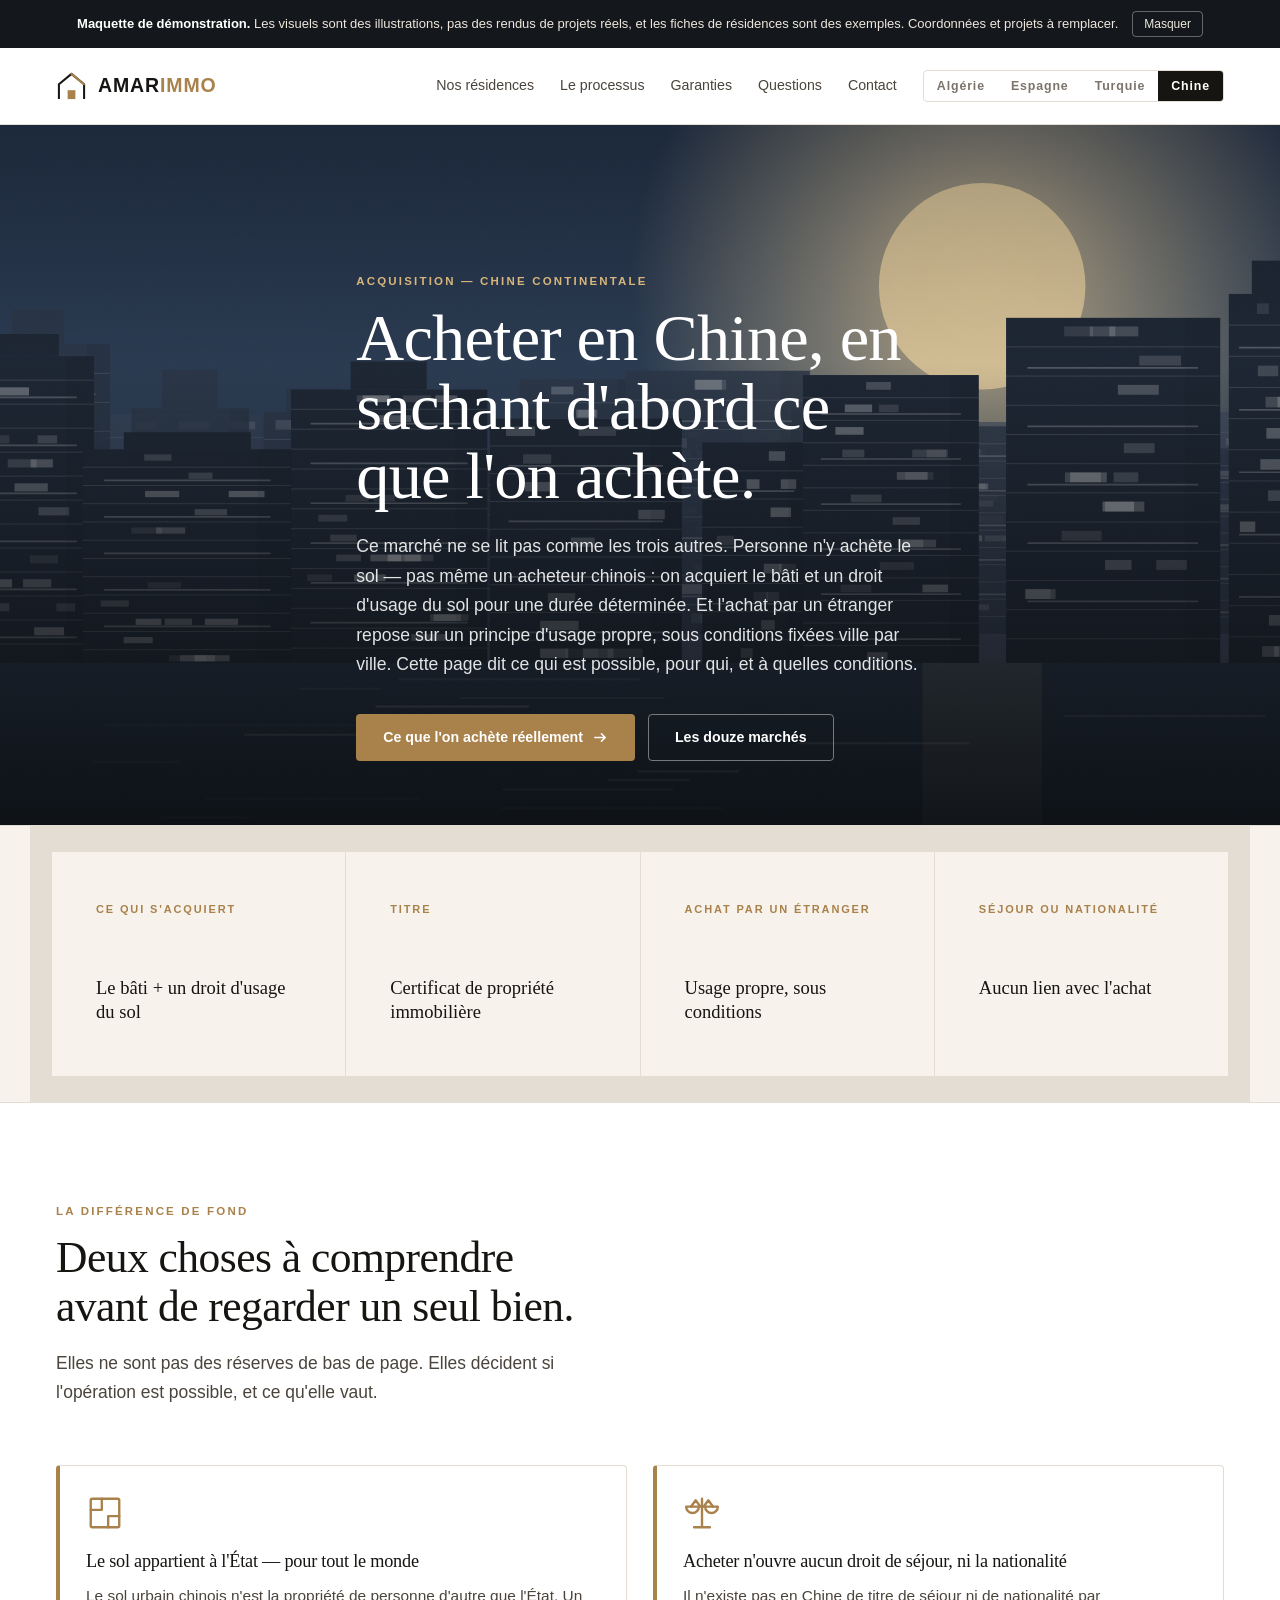
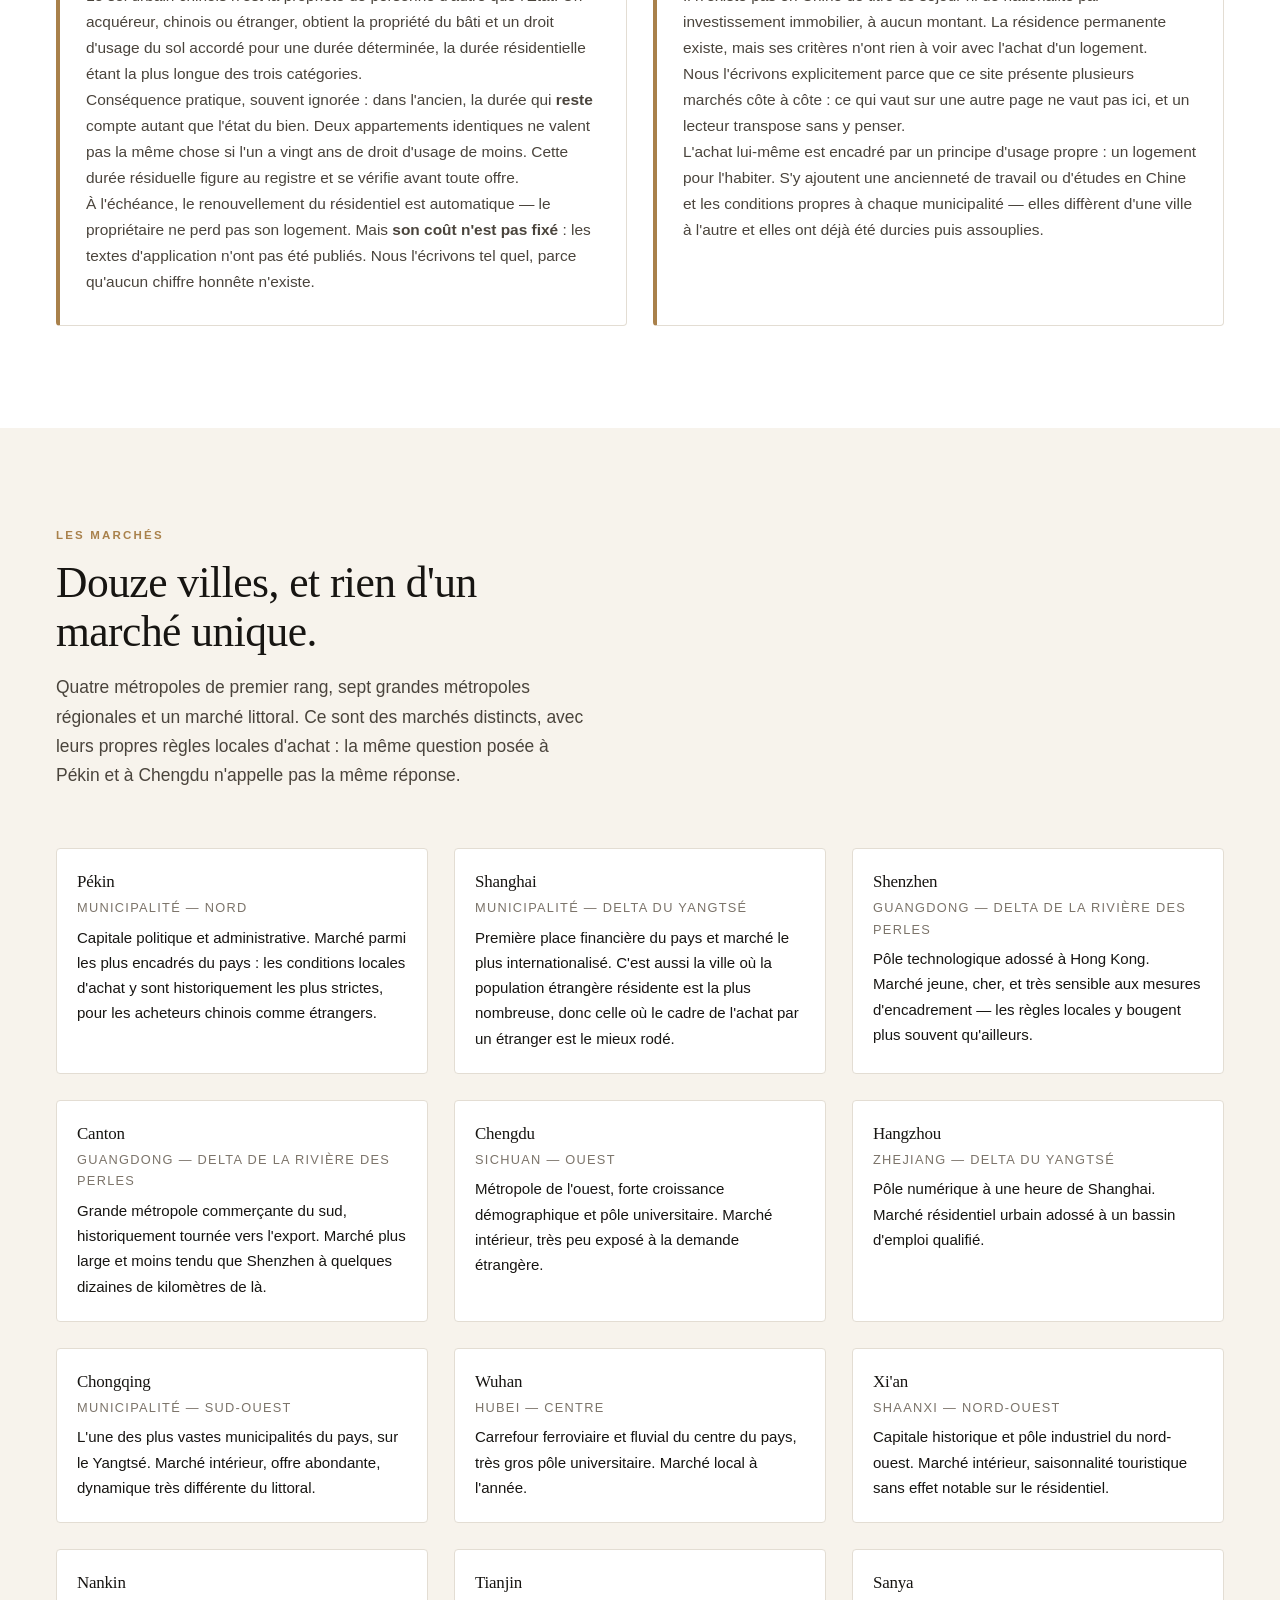
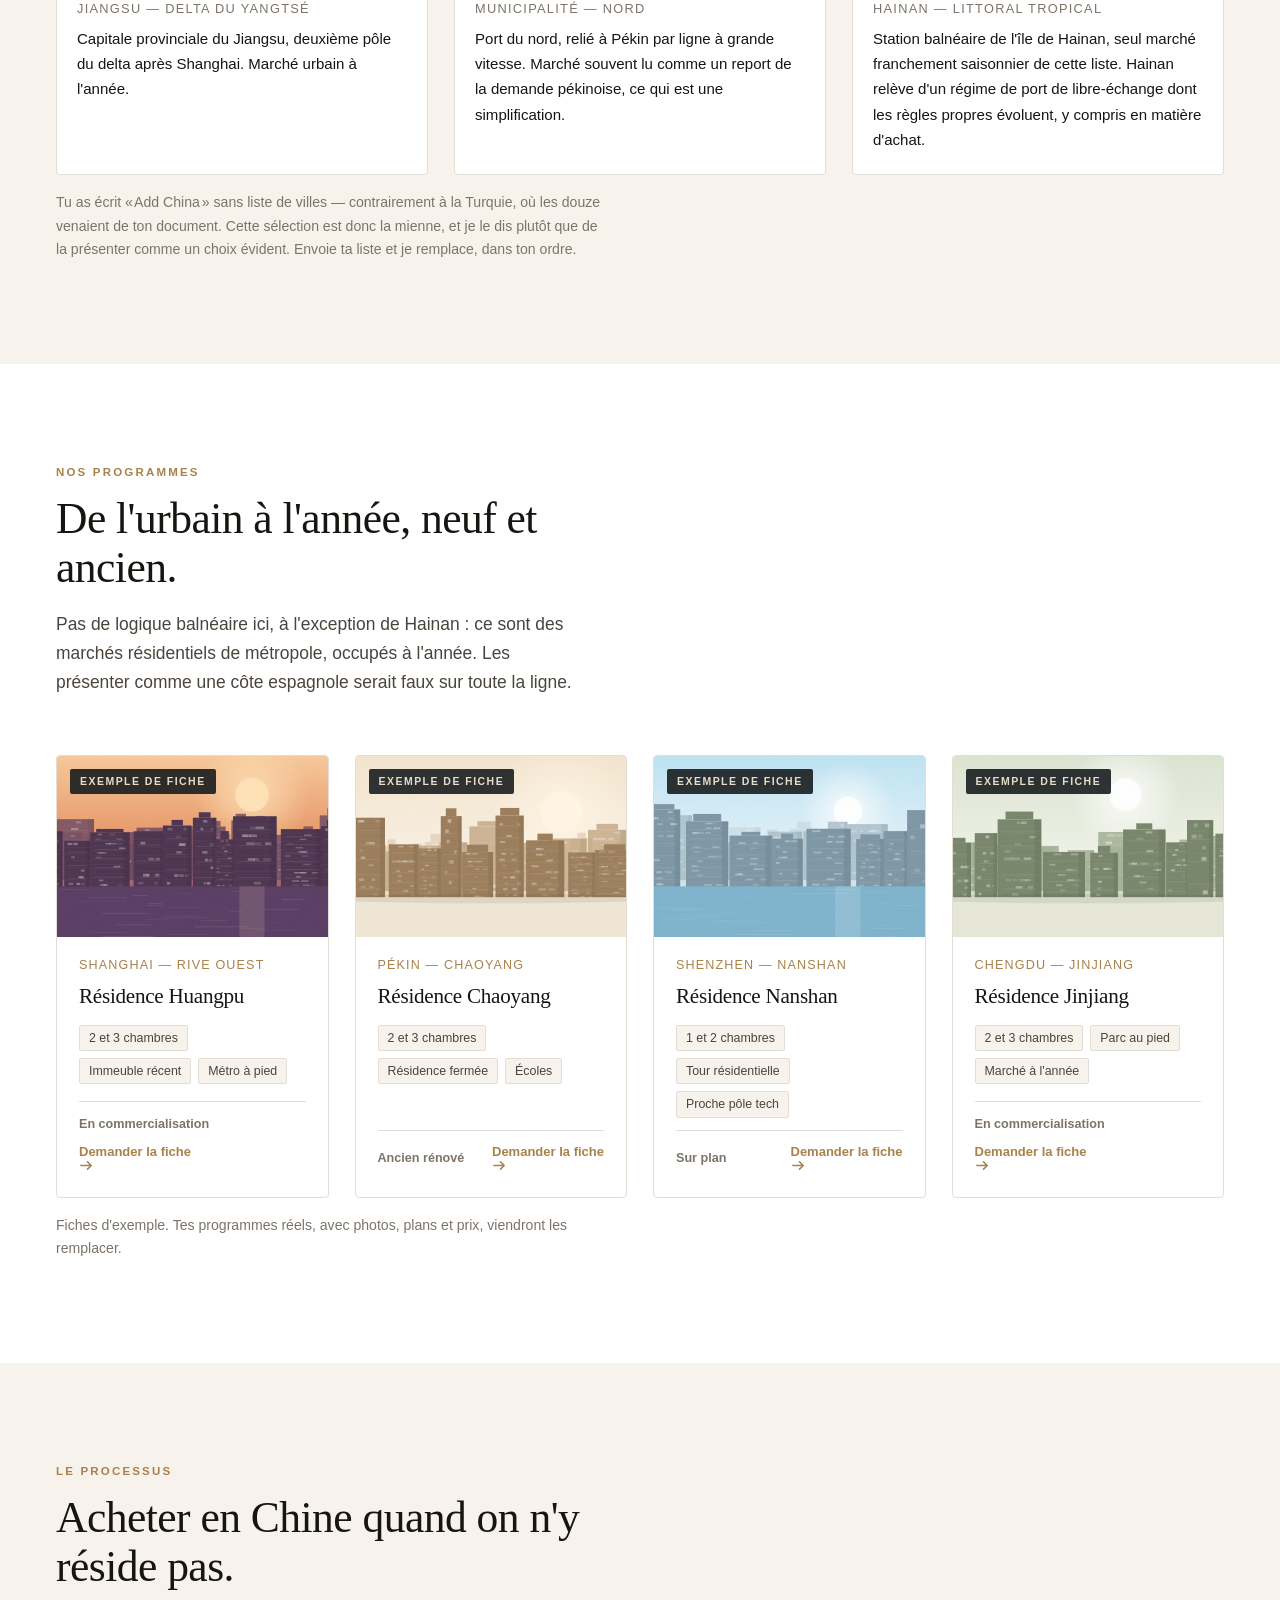
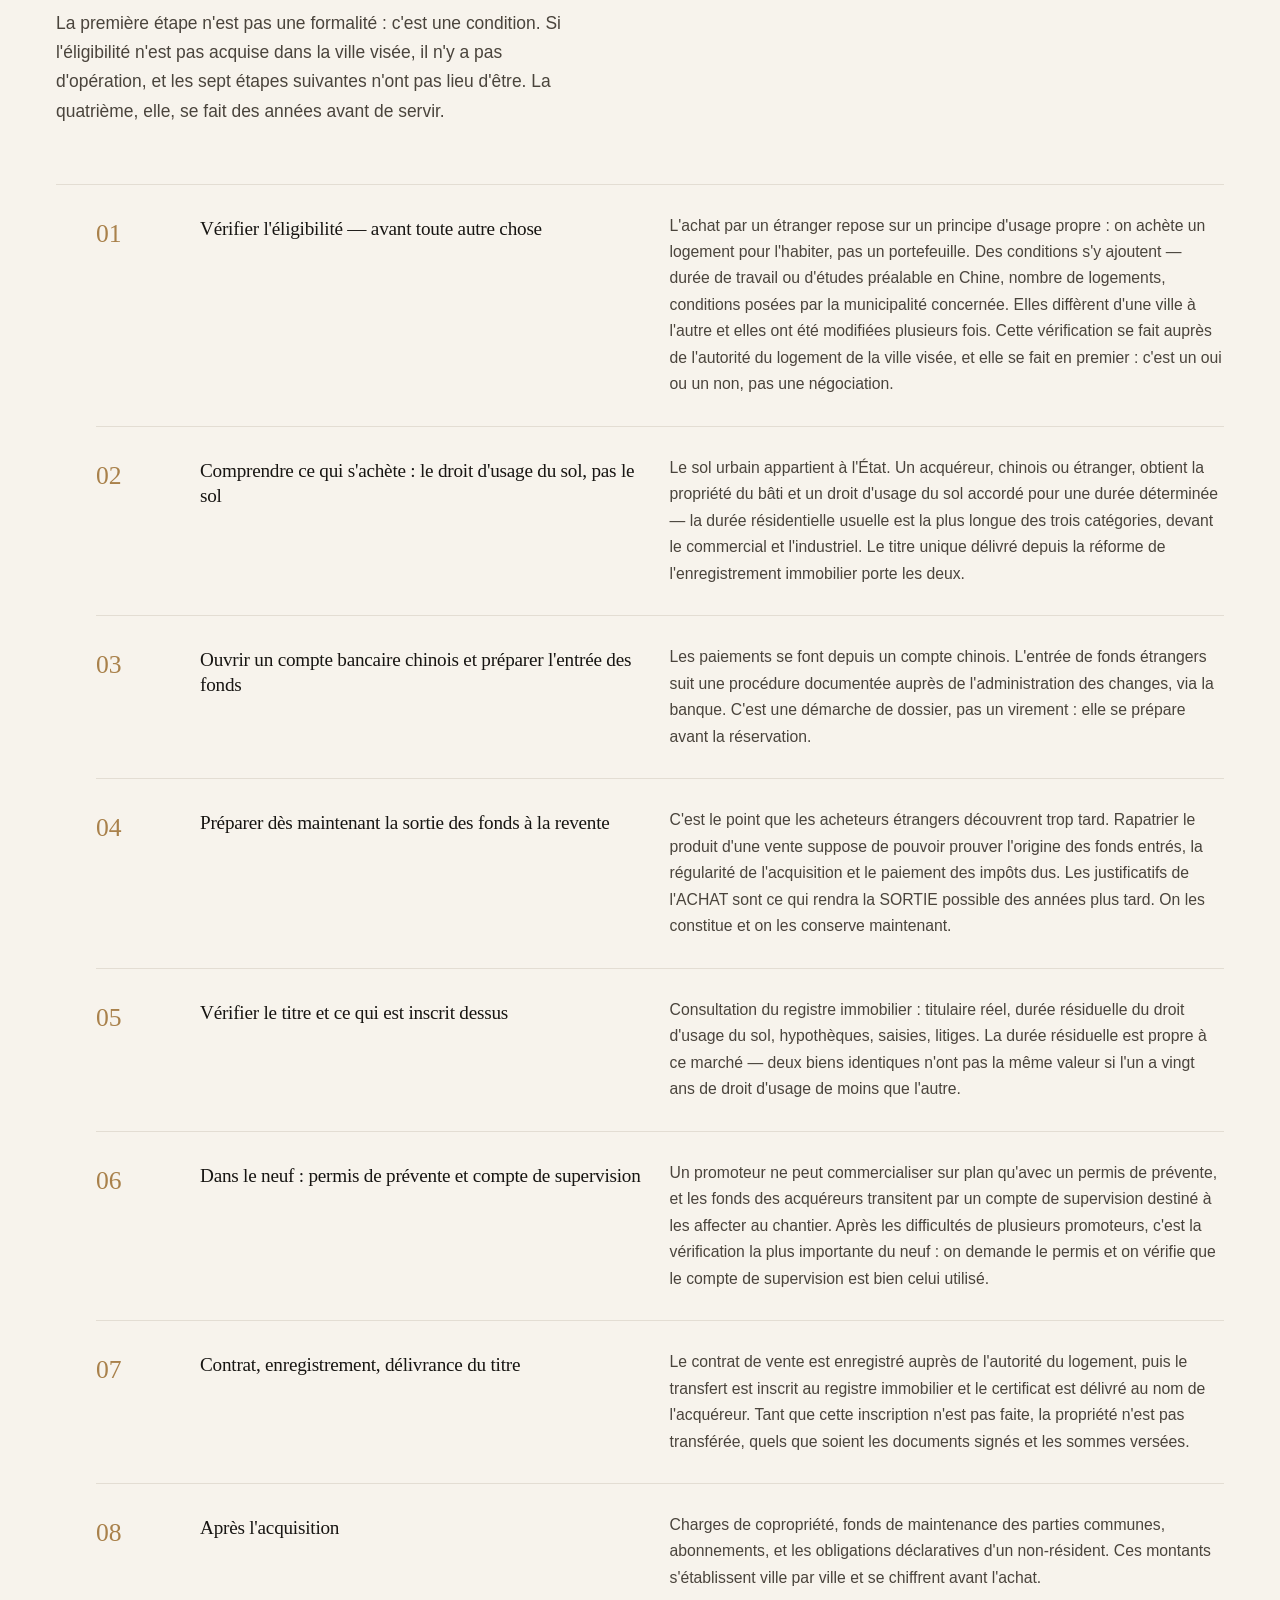
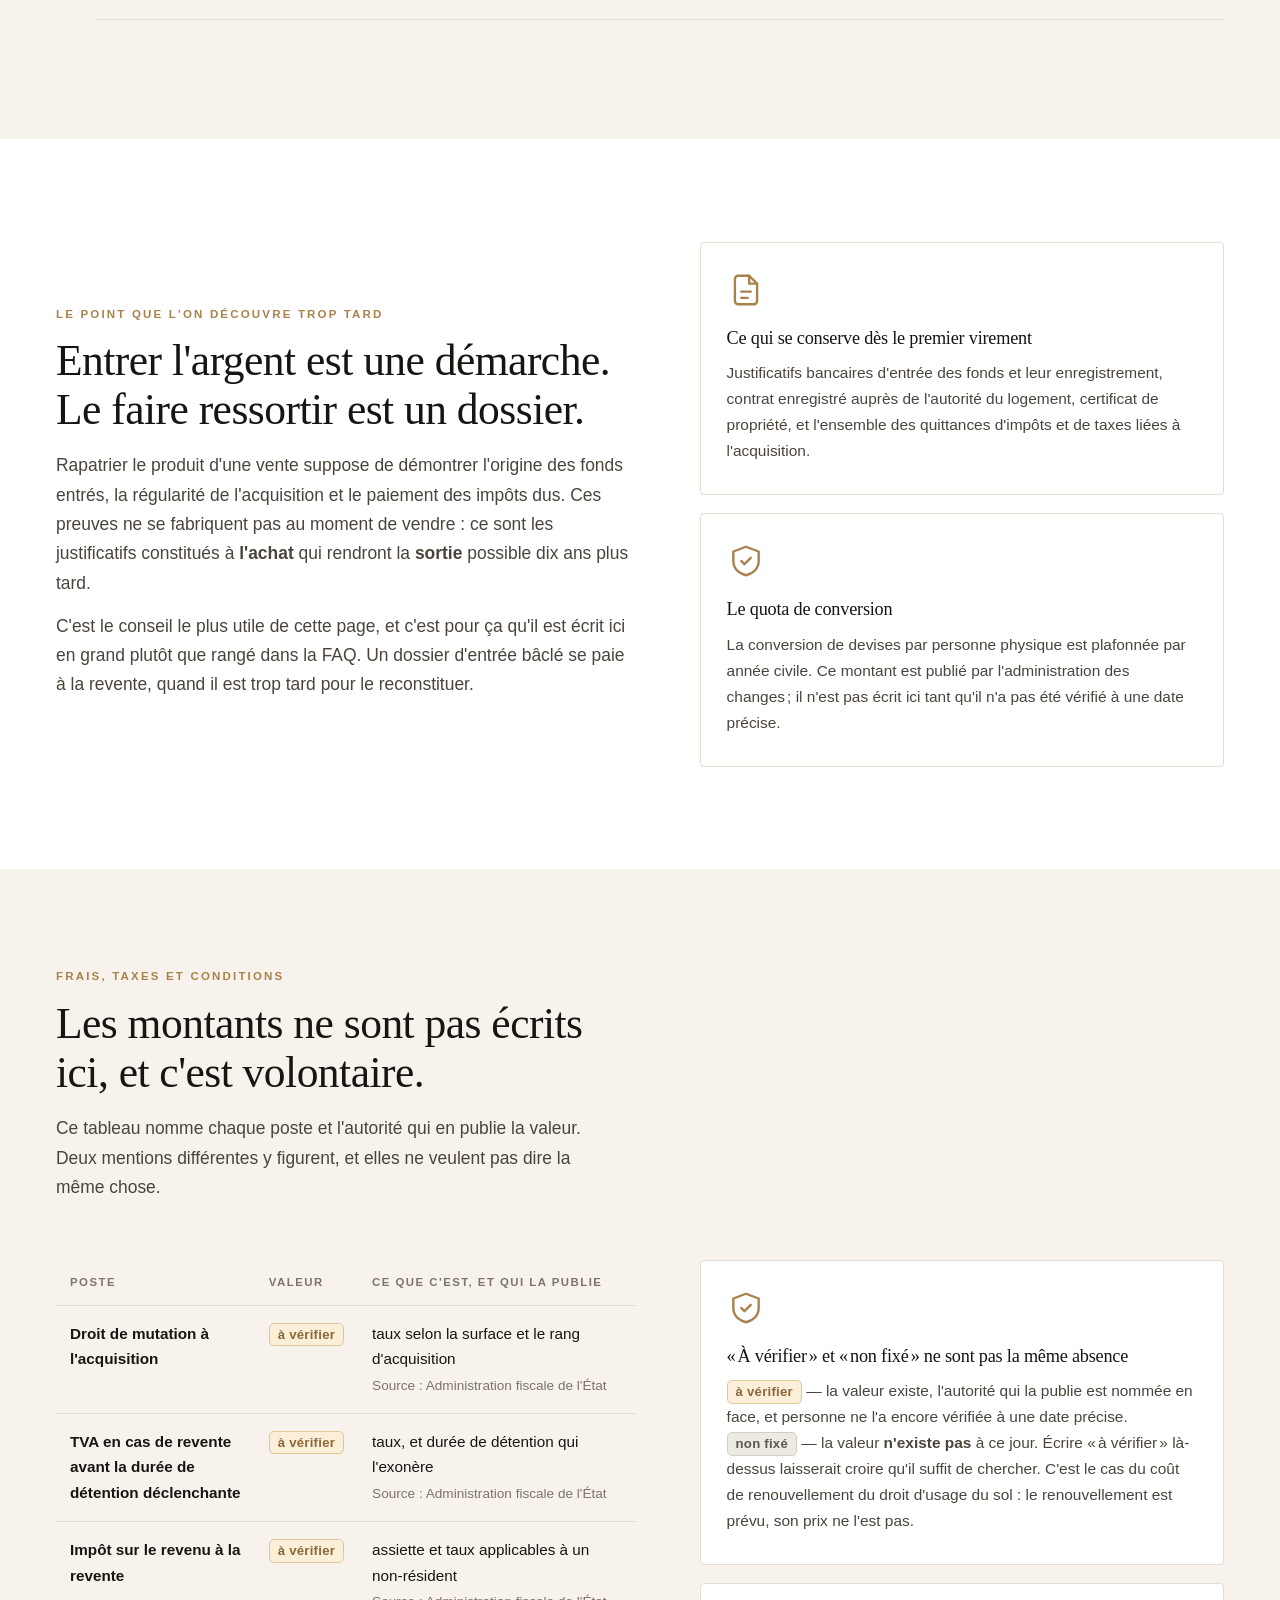
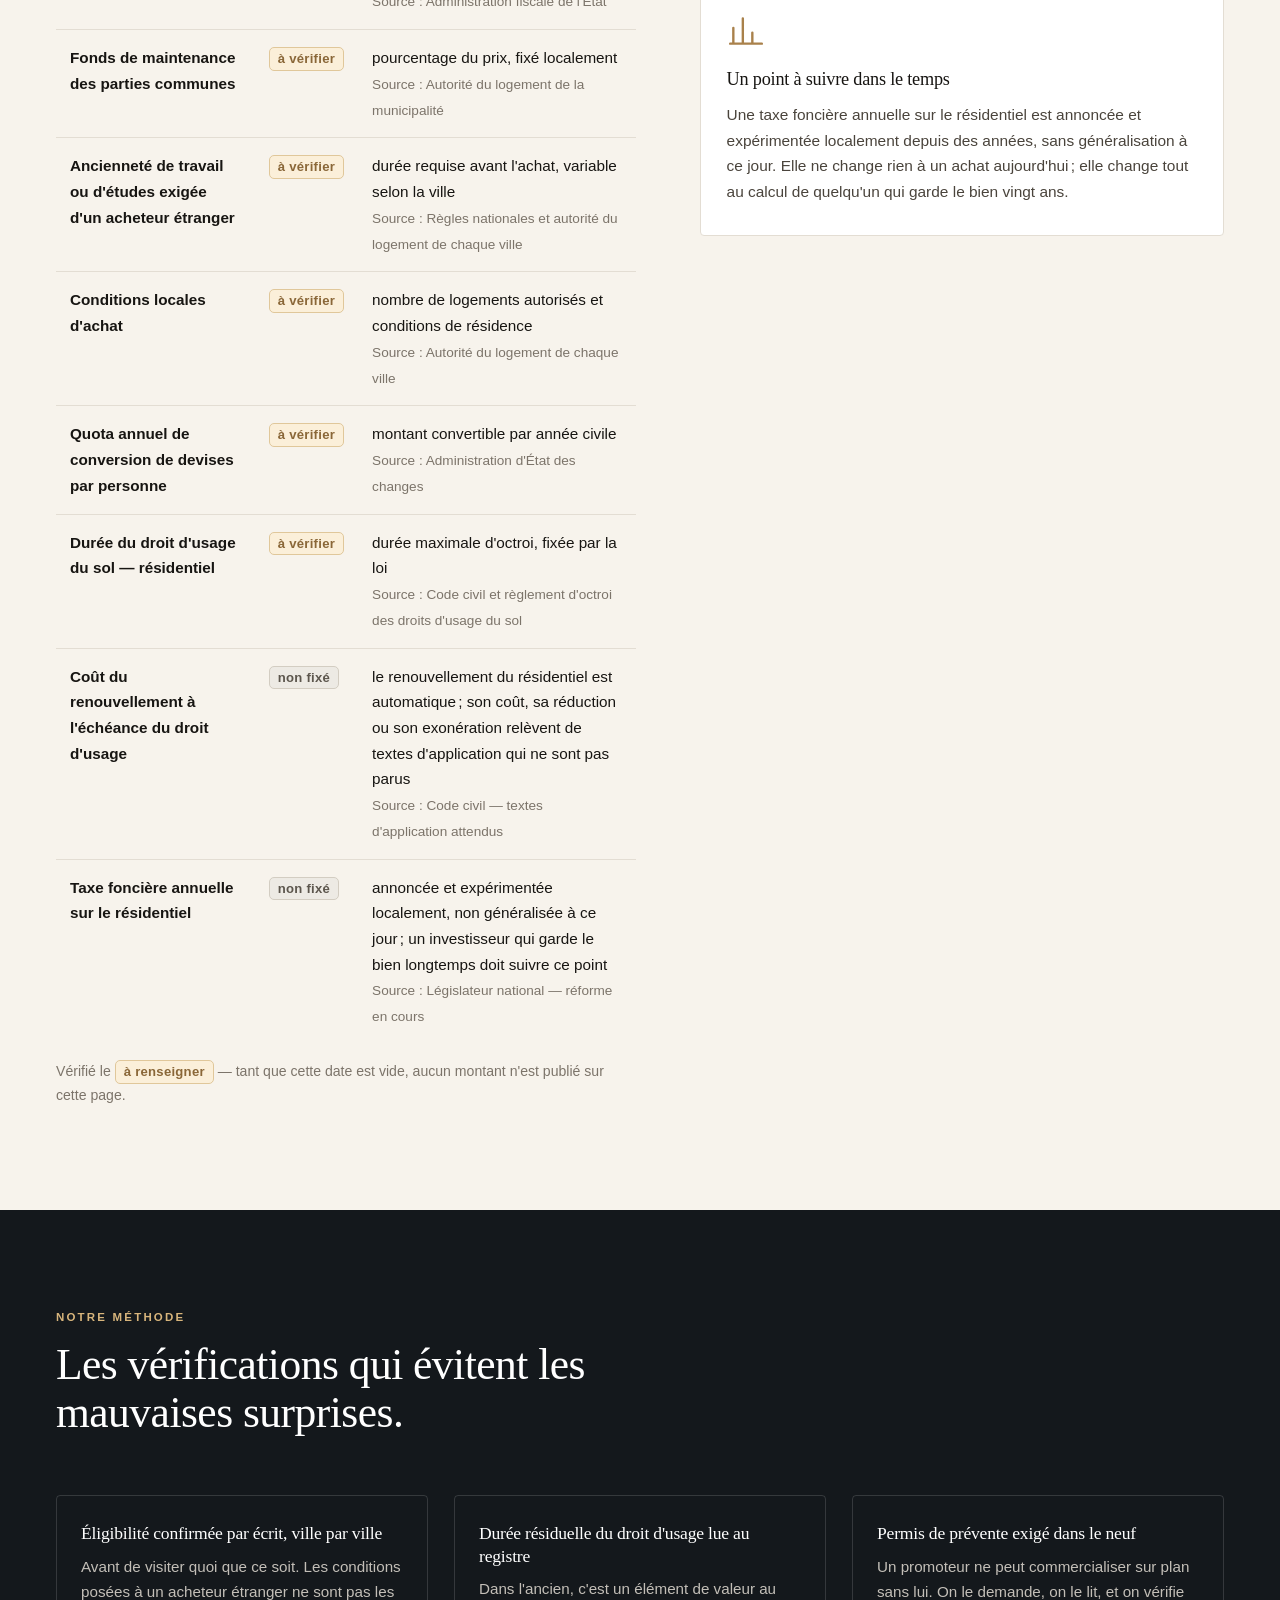
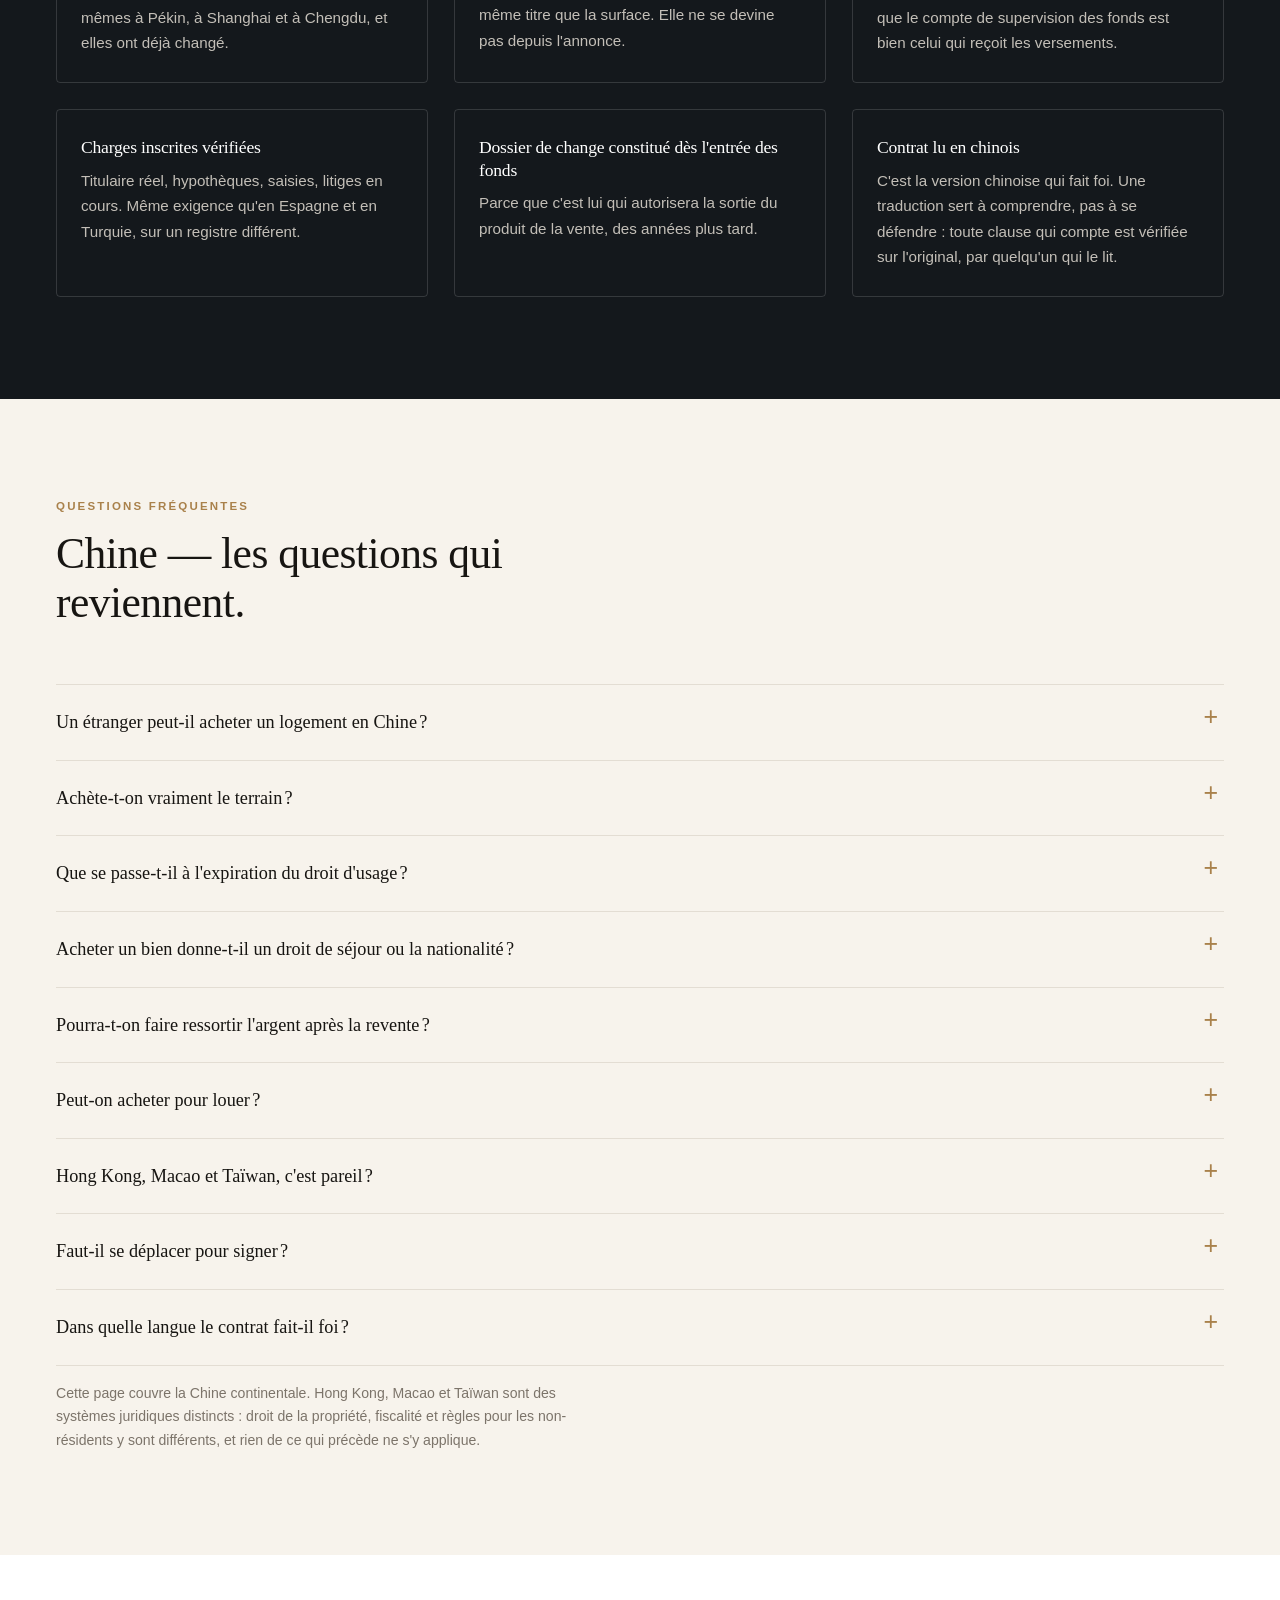
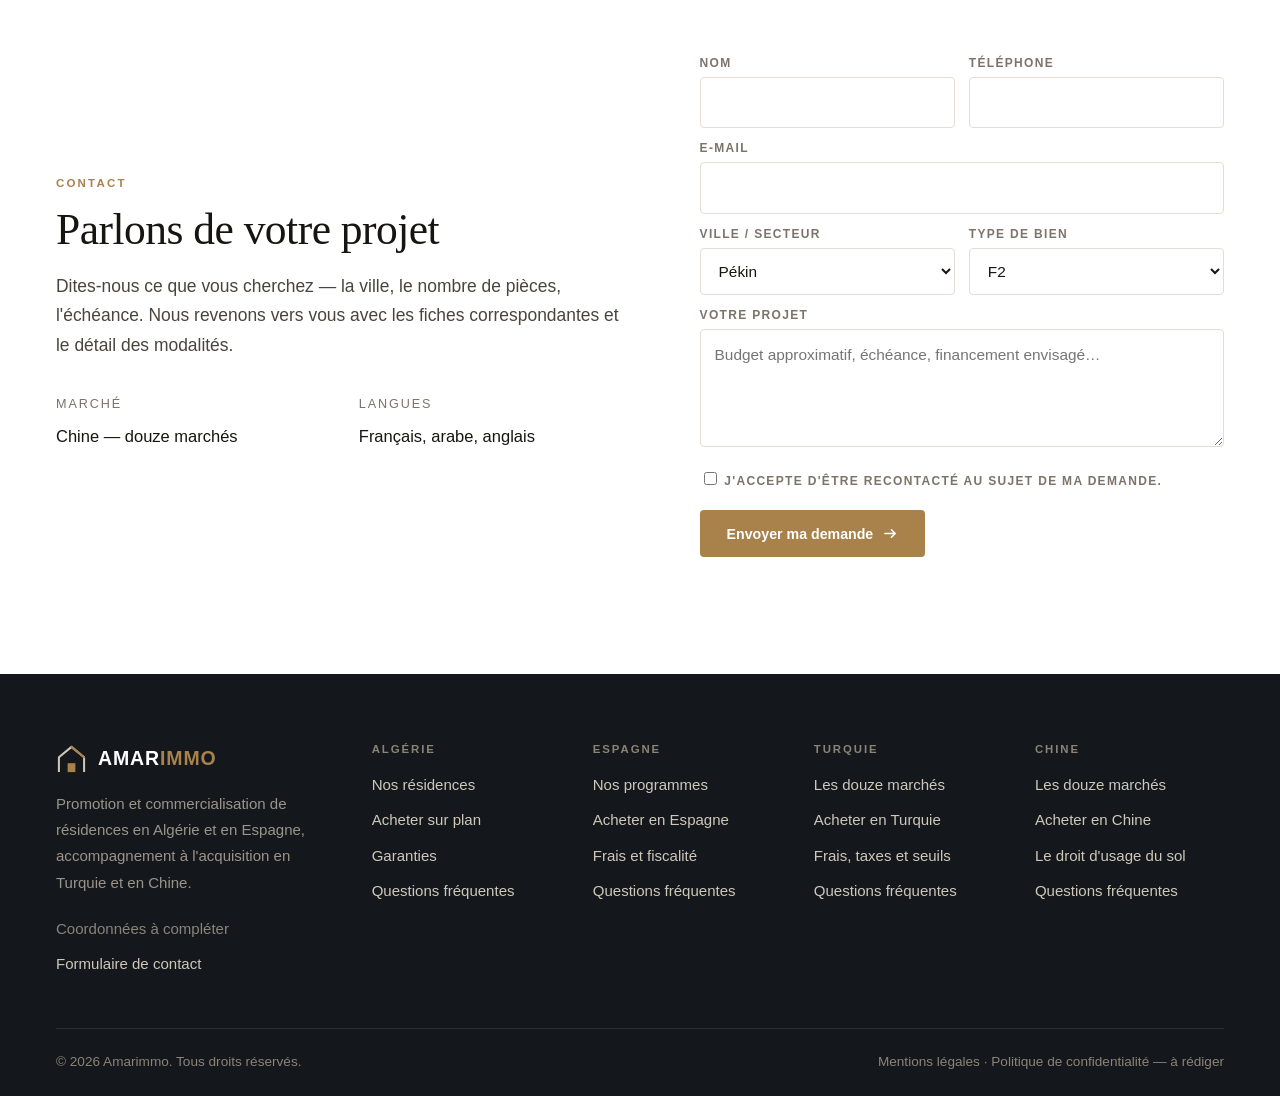
==== chine.html @ a55e8224 "Amarimmo — maquette quatre marches (Algerie, Espagne, Turquie, Chine) Ajout de la Chine comme quatri" ====
<!doctype html>
<html lang="fr">
<head>
<meta charset="utf-8">
<meta name="viewport" content="width=device-width,initial-scale=1">
<title>Amarimmo Chine — Acheter un logement à Shanghai, Pékin, Shenzhen et neuf autres marchés</title>
<meta name="description" content="Acquisition immobilière en Chine continentale pour acheteurs étrangers : droit d&#x27;usage du sol, conditions d&#x27;éligibilité ville par ville, contrôle des changes à l&#x27;entrée comme à la sortie. Aucun taux ni seuil publié sans date de vérification.">
<meta property="og:title" content="Amarimmo Chine — Acheter un logement à Shanghai, Pékin, Shenzhen et neuf autres marchés">
<meta property="og:description" content="Acquisition immobilière en Chine continentale pour acheteurs étrangers : droit d&#x27;usage du sol, conditions d&#x27;éligibilité ville par ville, contrôle des changes à l&#x27;entrée comme à la sortie. Aucun taux ni seuil publié sans date de vérification.">
<meta property="og:type" content="website">
<link rel="stylesheet" href="assets/site.css?v=3">
</head>
<body>
<div class="demo" id="demo">
  <span><b>Maquette de démonstration.</b> Les visuels sont des illustrations, pas des rendus de projets réels, et les fiches de résidences sont des exemples. Coordonnées et projets à remplacer.</span>
  <button onclick="document.getElementById('demo').remove()">Masquer</button>
</div>
<header class="hdr">
  <div class="wrap">
    <a class="brand" href="chine.html">
      <svg class="mk" viewBox="0 0 32 32" fill="none" aria-hidden="true"><path d="M3 29V13.6L16 3l13 10.6V29" stroke="currentColor" stroke-width="2.1" stroke-linejoin="round"/><path d="M12 29v-9.2h8V29" fill="#A9814B"/><path d="M16 3 29 13.6" stroke="#A9814B" stroke-width="2.1" stroke-linecap="round"/></svg><span class="nm">Amar<em>immo</em></span>
    </a>
    <nav class="nav" id="nav"><a href="#residences">Nos résidences</a><a href="#processus">Le processus</a><a href="#garanties">Garanties</a><a href="#faq">Questions</a><a href="#contact">Contact</a></nav>
    <div class="mkt">
      <a href="index.html">Algérie</a>
      <a href="espagne.html">Espagne</a>
      <a href="turquie.html">Turquie</a>
      <a href="chine.html" aria-current="page">Chine</a>
    </div>
    <button class="burger" aria-label="Menu" aria-expanded="false" id="burger"><span></span><span></span><span></span></button>
  </div>
</header>

<div class="hero">
  <img src="assets/hero-cn.svg" alt="Illustration de résidences modernes en Chine">
  <div class="wrap">
    <div class="eyebrow">Acquisition — Chine continentale</div>
    <h1>Acheter en Chine, en sachant d'abord ce que l'on achète.</h1>
    <p class="sub">Ce marché ne se lit pas comme les trois autres. Personne n'y achète le sol — pas même un acheteur chinois : on acquiert le bâti et un droit d'usage du sol pour une durée déterminée. Et l'achat par un étranger repose sur un principe d'usage propre, sous conditions fixées ville par ville. Cette page dit ce qui est possible, pour qui, et à quelles conditions.</p>
    <div class="cta">
      <a class="btn btn-p" href="#sol">Ce que l'on achète réellement <svg class="ar" width="15" height="15" viewBox="0 0 16 16" fill="none" aria-hidden="true"><path d="M2 8h11M9 4l4 4-4 4" stroke="currentColor" stroke-width="1.7" stroke-linecap="round" stroke-linejoin="round"/></svg></a>
      <a class="btn btn-g" href="#villes">Les douze marchés</a>
    </div>
  </div>
</div>

<div class="strip">
  <div class="wrap">
    <div><div class="k">Ce qui s'acquiert</div><div class="v">Le bâti + un droit d'usage du sol</div></div>
    <div><div class="k">Titre</div><div class="v">Certificat de propriété immobilière</div></div>
    <div><div class="k">Achat par un étranger</div><div class="v">Usage propre, sous conditions</div></div>
    <div><div class="k">Séjour ou nationalité</div><div class="v">Aucun lien avec l'achat</div></div>
  </div>
</div>

<section id="sol">
  <div class="wrap">
    <div class="head">
      <div class="eyebrow">La différence de fond</div>
      <h2>Deux choses à comprendre avant de regarder un seul bien.</h2>
      <p class="lede" style="margin-top:18px">Elles ne sont pas des réserves de bas de page. Elles décident si l'opération est possible, et ce qu'elle vaut.</p>
    </div>
    <div class="grid g2">
      <div class="fc" style="border-left:4px solid var(--gold)">
        <svg class="ic" viewBox="0 0 24 24" fill="none" stroke="currentColor" stroke-width="1.5" stroke-linecap="round" stroke-linejoin="round" aria-hidden="true"><rect x="3" y="3" width="18" height="18" rx="1"/><path d="M3 10h7V3M14 21v-7h7"/></svg>
        <h3>Le sol appartient à l'État — pour tout le monde</h3>
        <p>Le sol urbain chinois n'est la propriété de personne d'autre que l'État. Un acquéreur, chinois ou étranger, obtient la propriété du bâti et un droit d'usage du sol accordé pour une durée déterminée, la durée résidentielle étant la plus longue des trois catégories.</p>
        <p>Conséquence pratique, souvent ignorée : dans l'ancien, la durée qui <b>reste</b> compte autant que l'état du bien. Deux appartements identiques ne valent pas la même chose si l'un a vingt ans de droit d'usage de moins. Cette durée résiduelle figure au registre et se vérifie avant toute offre.</p>
        <p>À l'échéance, le renouvellement du résidentiel est automatique — le propriétaire ne perd pas son logement. Mais <b>son coût n'est pas fixé</b> : les textes d'application n'ont pas été publiés. Nous l'écrivons tel quel, parce qu'aucun chiffre honnête n'existe.</p>
      </div>
      <div class="fc" style="border-left:4px solid var(--gold)">
        <svg class="ic" viewBox="0 0 24 24" fill="none" stroke="currentColor" stroke-width="1.5" stroke-linecap="round" stroke-linejoin="round" aria-hidden="true"><path d="M12 3v18M7 21h10"/><path d="m5 8 3-4 3 4M13 8l3-4 3 4"/><path d="M2 8h8a4 4 0 0 1-8 0ZM14 8h8a4 4 0 0 1-8 0Z"/></svg>
        <h3>Acheter n'ouvre aucun droit de séjour, ni la nationalité</h3>
        <p>Il n'existe pas en Chine de titre de séjour ni de nationalité par investissement immobilier, à aucun montant. La résidence permanente existe, mais ses critères n'ont rien à voir avec l'achat d'un logement.</p>
        <p>Nous l'écrivons explicitement parce que ce site présente plusieurs marchés côte à côte : ce qui vaut sur une autre page ne vaut pas ici, et un lecteur transpose sans y penser.</p>
        <p>L'achat lui-même est encadré par un principe d'usage propre : un logement pour l'habiter. S'y ajoutent une ancienneté de travail ou d'études en Chine et les conditions propres à chaque municipalité — elles diffèrent d'une ville à l'autre et elles ont déjà été durcies puis assouplies.</p>
      </div>
    </div>
  </div>
</section>

<section class="sand" id="villes">
  <div class="wrap">
    <div class="head">
      <div class="eyebrow">Les marchés</div>
      <h2>Douze villes, et rien d'un marché unique.</h2>
      <p class="lede" style="margin-top:18px">Quatre métropoles de premier rang, sept grandes métropoles régionales et un marché littoral. Ce sont des marchés distincts, avec leurs propres règles locales d'achat : la même question posée à Pékin et à Chengdu n'appelle pas la même réponse.</p>
    </div>
    <div class="grid g3"><div class="box"><h3>Pékin</h3><p class="muted" style="font-size:.8rem;letter-spacing:.1em;text-transform:uppercase;margin-bottom:6px">Municipalité — Nord</p><p>Capitale politique et administrative. Marché parmi les plus encadrés du pays : les conditions locales d&#x27;achat y sont historiquement les plus strictes, pour les acheteurs chinois comme étrangers.</p></div><div class="box"><h3>Shanghai</h3><p class="muted" style="font-size:.8rem;letter-spacing:.1em;text-transform:uppercase;margin-bottom:6px">Municipalité — Delta du Yangtsé</p><p>Première place financière du pays et marché le plus internationalisé. C&#x27;est aussi la ville où la population étrangère résidente est la plus nombreuse, donc celle où le cadre de l&#x27;achat par un étranger est le mieux rodé.</p></div><div class="box"><h3>Shenzhen</h3><p class="muted" style="font-size:.8rem;letter-spacing:.1em;text-transform:uppercase;margin-bottom:6px">Guangdong — Delta de la rivière des Perles</p><p>Pôle technologique adossé à Hong Kong. Marché jeune, cher, et très sensible aux mesures d&#x27;encadrement — les règles locales y bougent plus souvent qu&#x27;ailleurs.</p></div><div class="box"><h3>Canton</h3><p class="muted" style="font-size:.8rem;letter-spacing:.1em;text-transform:uppercase;margin-bottom:6px">Guangdong — Delta de la rivière des Perles</p><p>Grande métropole commerçante du sud, historiquement tournée vers l&#x27;export. Marché plus large et moins tendu que Shenzhen à quelques dizaines de kilomètres de là.</p></div><div class="box"><h3>Chengdu</h3><p class="muted" style="font-size:.8rem;letter-spacing:.1em;text-transform:uppercase;margin-bottom:6px">Sichuan — Ouest</p><p>Métropole de l&#x27;ouest, forte croissance démographique et pôle universitaire. Marché intérieur, très peu exposé à la demande étrangère.</p></div><div class="box"><h3>Hangzhou</h3><p class="muted" style="font-size:.8rem;letter-spacing:.1em;text-transform:uppercase;margin-bottom:6px">Zhejiang — Delta du Yangtsé</p><p>Pôle numérique à une heure de Shanghai. Marché résidentiel urbain adossé à un bassin d&#x27;emploi qualifié.</p></div><div class="box"><h3>Chongqing</h3><p class="muted" style="font-size:.8rem;letter-spacing:.1em;text-transform:uppercase;margin-bottom:6px">Municipalité — Sud-Ouest</p><p>L&#x27;une des plus vastes municipalités du pays, sur le Yangtsé. Marché intérieur, offre abondante, dynamique très différente du littoral.</p></div><div class="box"><h3>Wuhan</h3><p class="muted" style="font-size:.8rem;letter-spacing:.1em;text-transform:uppercase;margin-bottom:6px">Hubei — Centre</p><p>Carrefour ferroviaire et fluvial du centre du pays, très gros pôle universitaire. Marché local à l&#x27;année.</p></div><div class="box"><h3>Xi&#x27;an</h3><p class="muted" style="font-size:.8rem;letter-spacing:.1em;text-transform:uppercase;margin-bottom:6px">Shaanxi — Nord-Ouest</p><p>Capitale historique et pôle industriel du nord-ouest. Marché intérieur, saisonnalité touristique sans effet notable sur le résidentiel.</p></div><div class="box"><h3>Nankin</h3><p class="muted" style="font-size:.8rem;letter-spacing:.1em;text-transform:uppercase;margin-bottom:6px">Jiangsu — Delta du Yangtsé</p><p>Capitale provinciale du Jiangsu, deuxième pôle du delta après Shanghai. Marché urbain à l&#x27;année.</p></div><div class="box"><h3>Tianjin</h3><p class="muted" style="font-size:.8rem;letter-spacing:.1em;text-transform:uppercase;margin-bottom:6px">Municipalité — Nord</p><p>Port du nord, relié à Pékin par ligne à grande vitesse. Marché souvent lu comme un report de la demande pékinoise, ce qui est une simplification.</p></div><div class="box"><h3>Sanya</h3><p class="muted" style="font-size:.8rem;letter-spacing:.1em;text-transform:uppercase;margin-bottom:6px">Hainan — Littoral tropical</p><p>Station balnéaire de l&#x27;île de Hainan, seul marché franchement saisonnier de cette liste. Hainan relève d&#x27;un régime de port de libre-échange dont les règles propres évoluent, y compris en matière d&#x27;achat.</p></div></div>
    <p class="note">Tu as écrit « Add China » sans liste de villes — contrairement à la Turquie, où les douze venaient de ton document. Cette sélection est donc la mienne, et je le dis plutôt que de la présenter comme un choix évident. Envoie ta liste et je remplace, dans ton ordre.</p>
  </div>
</section>

<section id="residences">
  <div class="wrap">
    <div class="head">
      <div class="eyebrow">Nos programmes</div>
      <h2>De l'urbain à l'année, neuf et ancien.</h2>
      <p class="lede" style="margin-top:18px">Pas de logique balnéaire ici, à l'exception de Hainan : ce sont des marchés résidentiels de métropole, occupés à l'année. Les présenter comme une côte espagnole serait faux sur toute la ligne.</p>
    </div>
    <div class="grid g4"><article class="pc">
  <div class="im"><img src="assets/cn-shanghai.svg" alt="Illustration — Résidence Huangpu" loading="lazy"><span class="tag demo-tag">Exemple de fiche</span></div>
  <div class="bd">
    <span class="loc">Shanghai — rive ouest</span>
    <h3>Résidence Huangpu</h3>
    <ul><li>2 et 3 chambres</li><li>Immeuble récent</li><li>Métro à pied</li></ul>
    <div class="ft"><span>En commercialisation</span><a href="#contact">Demander la fiche <svg class="ar" width="15" height="15" viewBox="0 0 16 16" fill="none" aria-hidden="true"><path d="M2 8h11M9 4l4 4-4 4" stroke="currentColor" stroke-width="1.7" stroke-linecap="round" stroke-linejoin="round"/></svg></a></div>
  </div>
</article><article class="pc">
  <div class="im"><img src="assets/cn-pekin.svg" alt="Illustration — Résidence Chaoyang" loading="lazy"><span class="tag demo-tag">Exemple de fiche</span></div>
  <div class="bd">
    <span class="loc">Pékin — Chaoyang</span>
    <h3>Résidence Chaoyang</h3>
    <ul><li>2 et 3 chambres</li><li>Résidence fermée</li><li>Écoles</li></ul>
    <div class="ft"><span>Ancien rénové</span><a href="#contact">Demander la fiche <svg class="ar" width="15" height="15" viewBox="0 0 16 16" fill="none" aria-hidden="true"><path d="M2 8h11M9 4l4 4-4 4" stroke="currentColor" stroke-width="1.7" stroke-linecap="round" stroke-linejoin="round"/></svg></a></div>
  </div>
</article><article class="pc">
  <div class="im"><img src="assets/cn-shenzhen.svg" alt="Illustration — Résidence Nanshan" loading="lazy"><span class="tag demo-tag">Exemple de fiche</span></div>
  <div class="bd">
    <span class="loc">Shenzhen — Nanshan</span>
    <h3>Résidence Nanshan</h3>
    <ul><li>1 et 2 chambres</li><li>Tour résidentielle</li><li>Proche pôle tech</li></ul>
    <div class="ft"><span>Sur plan</span><a href="#contact">Demander la fiche <svg class="ar" width="15" height="15" viewBox="0 0 16 16" fill="none" aria-hidden="true"><path d="M2 8h11M9 4l4 4-4 4" stroke="currentColor" stroke-width="1.7" stroke-linecap="round" stroke-linejoin="round"/></svg></a></div>
  </div>
</article><article class="pc">
  <div class="im"><img src="assets/cn-chengdu.svg" alt="Illustration — Résidence Jinjiang" loading="lazy"><span class="tag demo-tag">Exemple de fiche</span></div>
  <div class="bd">
    <span class="loc">Chengdu — Jinjiang</span>
    <h3>Résidence Jinjiang</h3>
    <ul><li>2 et 3 chambres</li><li>Parc au pied</li><li>Marché à l'année</li></ul>
    <div class="ft"><span>En commercialisation</span><a href="#contact">Demander la fiche <svg class="ar" width="15" height="15" viewBox="0 0 16 16" fill="none" aria-hidden="true"><path d="M2 8h11M9 4l4 4-4 4" stroke="currentColor" stroke-width="1.7" stroke-linecap="round" stroke-linejoin="round"/></svg></a></div>
  </div>
</article></div>
    <p class="note">Fiches d'exemple. Tes programmes réels, avec photos, plans et prix, viendront les remplacer.</p>
  </div>
</section>

<section class="sand" id="processus">
  <div class="wrap">
    <div class="head">
      <div class="eyebrow">Le processus</div>
      <h2>Acheter en Chine quand on n'y réside pas.</h2>
      <p class="lede" style="margin-top:18px">La première étape n'est pas une formalité : c'est une condition. Si l'éligibilité n'est pas acquise dans la ville visée, il n'y a pas d'opération, et les sept étapes suivantes n'ont pas lieu d'être. La quatrième, elle, se fait des années avant de servir.</p>
    </div>
    <ol class="steps"><li><h3>Vérifier l'éligibilité — avant toute autre chose</h3><p>L'achat par un étranger repose sur un principe d'usage propre : on achète un logement pour l'habiter, pas un portefeuille. Des conditions s'y ajoutent — durée de travail ou d'études préalable en Chine, nombre de logements, conditions posées par la municipalité concernée. Elles diffèrent d'une ville à l'autre et elles ont été modifiées plusieurs fois. Cette vérification se fait auprès de l'autorité du logement de la ville visée, et elle se fait en premier : c'est un oui ou un non, pas une négociation.</p></li><li><h3>Comprendre ce qui s'achète : le droit d'usage du sol, pas le sol</h3><p>Le sol urbain appartient à l'État. Un acquéreur, chinois ou étranger, obtient la propriété du bâti et un droit d'usage du sol accordé pour une durée déterminée — la durée résidentielle usuelle est la plus longue des trois catégories, devant le commercial et l'industriel. Le titre unique délivré depuis la réforme de l'enregistrement immobilier porte les deux.</p></li><li><h3>Ouvrir un compte bancaire chinois et préparer l'entrée des fonds</h3><p>Les paiements se font depuis un compte chinois. L'entrée de fonds étrangers suit une procédure documentée auprès de l'administration des changes, via la banque. C'est une démarche de dossier, pas un virement : elle se prépare avant la réservation.</p></li><li><h3>Préparer dès maintenant la sortie des fonds à la revente</h3><p>C'est le point que les acheteurs étrangers découvrent trop tard. Rapatrier le produit d'une vente suppose de pouvoir prouver l'origine des fonds entrés, la régularité de l'acquisition et le paiement des impôts dus. Les justificatifs de l'ACHAT sont ce qui rendra la SORTIE possible des années plus tard. On les constitue et on les conserve maintenant.</p></li><li><h3>Vérifier le titre et ce qui est inscrit dessus</h3><p>Consultation du registre immobilier : titulaire réel, durée résiduelle du droit d'usage du sol, hypothèques, saisies, litiges. La durée résiduelle est propre à ce marché — deux biens identiques n'ont pas la même valeur si l'un a vingt ans de droit d'usage de moins que l'autre.</p></li><li><h3>Dans le neuf : permis de prévente et compte de supervision</h3><p>Un promoteur ne peut commercialiser sur plan qu'avec un permis de prévente, et les fonds des acquéreurs transitent par un compte de supervision destiné à les affecter au chantier. Après les difficultés de plusieurs promoteurs, c'est la vérification la plus importante du neuf : on demande le permis et on vérifie que le compte de supervision est bien celui utilisé.</p></li><li><h3>Contrat, enregistrement, délivrance du titre</h3><p>Le contrat de vente est enregistré auprès de l'autorité du logement, puis le transfert est inscrit au registre immobilier et le certificat est délivré au nom de l'acquéreur. Tant que cette inscription n'est pas faite, la propriété n'est pas transférée, quels que soient les documents signés et les sommes versées.</p></li><li><h3>Après l'acquisition</h3><p>Charges de copropriété, fonds de maintenance des parties communes, abonnements, et les obligations déclaratives d'un non-résident. Ces montants s'établissent ville par ville et se chiffrent avant l'achat.</p></li></ol>
  </div>
</section>

<section id="devises">
  <div class="wrap">
    <div class="split" style="align-items:center">
      <div>
        <div class="eyebrow">Le point que l'on découvre trop tard</div>
        <h2>Entrer l'argent est une démarche. Le faire ressortir est un dossier.</h2>
        <p class="lede" style="margin-top:18px">Rapatrier le produit d'une vente suppose de démontrer l'origine des fonds entrés, la régularité de l'acquisition et le paiement des impôts dus. Ces preuves ne se fabriquent pas au moment de vendre : ce sont les justificatifs constitués à <b>l'achat</b> qui rendront la <b>sortie</b> possible dix ans plus tard.</p>
        <p class="lede" style="margin-top:14px">C'est le conseil le plus utile de cette page, et c'est pour ça qu'il est écrit ici en grand plutôt que rangé dans la FAQ. Un dossier d'entrée bâclé se paie à la revente, quand il est trop tard pour le reconstituer.</p>
      </div>
      <div>
        <div class="fc" style="margin-bottom:18px">
          <svg class="ic" viewBox="0 0 24 24" fill="none" stroke="currentColor" stroke-width="1.5" stroke-linecap="round" stroke-linejoin="round" aria-hidden="true"><path d="M14 3H7a2 2 0 0 0-2 2v14a2 2 0 0 0 2 2h10a2 2 0 0 0 2-2V8Z"/><path d="M14 3v5h5"/><path d="M9 13h6M9 17h4"/></svg>
          <h3>Ce qui se conserve dès le premier virement</h3>
          <p>Justificatifs bancaires d'entrée des fonds et leur enregistrement, contrat enregistré auprès de l'autorité du logement, certificat de propriété, et l'ensemble des quittances d'impôts et de taxes liées à l'acquisition.</p>
        </div>
        <div class="fc">
          <svg class="ic" viewBox="0 0 24 24" fill="none" stroke="currentColor" stroke-width="1.5" stroke-linecap="round" stroke-linejoin="round" aria-hidden="true"><path d="M12 3 20 6v6c0 4.6-3.3 7.9-8 9-4.7-1.1-8-4.4-8-9V6Z"/><path d="m9 12 2 2 4-4"/></svg>
          <h3>Le quota de conversion</h3>
          <p>La conversion de devises par personne physique est plafonnée par année civile. Ce montant est publié par l'administration des changes ; il n'est pas écrit ici tant qu'il n'a pas été vérifié à une date précise.</p>
        </div>
      </div>
    </div>
  </div>
</section>

<section class="sand" id="couts">
  <div class="wrap">
    <div class="head">
      <div class="eyebrow">Frais, taxes et conditions</div>
      <h2>Les montants ne sont pas écrits ici, et c'est volontaire.</h2>
      <p class="lede" style="margin-top:18px">Ce tableau nomme chaque poste et l'autorité qui en publie la valeur. Deux mentions différentes y figurent, et elles ne veulent pas dire la même chose.</p>
    </div>
    <div class="split" style="align-items:start">
      <div class="tbl-wrap"><table class="tbl">
        <tr><th>Poste</th><th>Valeur</th><th>Ce que c'est, et qui la publie</th></tr>
        <tr><td>Droit de mutation à l&#x27;acquisition</td><td><span class="tbd">à vérifier</span></td><td>taux selon la surface et le rang d&#x27;acquisition<br><span class="muted">Source : Administration fiscale de l&#x27;État</span></td></tr><tr><td>TVA en cas de revente avant la durée de détention déclenchante</td><td><span class="tbd">à vérifier</span></td><td>taux, et durée de détention qui l&#x27;exonère<br><span class="muted">Source : Administration fiscale de l&#x27;État</span></td></tr><tr><td>Impôt sur le revenu à la revente</td><td><span class="tbd">à vérifier</span></td><td>assiette et taux applicables à un non-résident<br><span class="muted">Source : Administration fiscale de l&#x27;État</span></td></tr><tr><td>Fonds de maintenance des parties communes</td><td><span class="tbd">à vérifier</span></td><td>pourcentage du prix, fixé localement<br><span class="muted">Source : Autorité du logement de la municipalité</span></td></tr><tr><td>Ancienneté de travail ou d&#x27;études exigée d&#x27;un acheteur étranger</td><td><span class="tbd">à vérifier</span></td><td>durée requise avant l&#x27;achat, variable selon la ville<br><span class="muted">Source : Règles nationales et autorité du logement de chaque ville</span></td></tr><tr><td>Conditions locales d&#x27;achat</td><td><span class="tbd">à vérifier</span></td><td>nombre de logements autorisés et conditions de résidence<br><span class="muted">Source : Autorité du logement de chaque ville</span></td></tr><tr><td>Quota annuel de conversion de devises par personne</td><td><span class="tbd">à vérifier</span></td><td>montant convertible par année civile<br><span class="muted">Source : Administration d&#x27;État des changes</span></td></tr><tr><td>Durée du droit d&#x27;usage du sol — résidentiel</td><td><span class="tbd">à vérifier</span></td><td>durée maximale d&#x27;octroi, fixée par la loi<br><span class="muted">Source : Code civil et règlement d&#x27;octroi des droits d&#x27;usage du sol</span></td></tr><tr><td>Coût du renouvellement à l&#x27;échéance du droit d&#x27;usage</td><td><span class="tbd tbd-x">non fixé</span></td><td>le renouvellement du résidentiel est automatique ; son coût, sa réduction ou son exonération relèvent de textes d&#x27;application qui ne sont pas parus<br><span class="muted">Source : Code civil — textes d&#x27;application attendus</span></td></tr><tr><td>Taxe foncière annuelle sur le résidentiel</td><td><span class="tbd tbd-x">non fixé</span></td><td>annoncée et expérimentée localement, non généralisée à ce jour ; un investisseur qui garde le bien longtemps doit suivre ce point<br><span class="muted">Source : Législateur national — réforme en cours</span></td></tr>
      </table></div>
      <div>
        <div class="fc" style="margin-bottom:18px">
          <svg class="ic" viewBox="0 0 24 24" fill="none" stroke="currentColor" stroke-width="1.5" stroke-linecap="round" stroke-linejoin="round" aria-hidden="true"><path d="M12 3 20 6v6c0 4.6-3.3 7.9-8 9-4.7-1.1-8-4.4-8-9V6Z"/><path d="m9 12 2 2 4-4"/></svg>
          <h3>« À vérifier » et « non fixé » ne sont pas la même absence</h3>
          <p><span class="tbd">à vérifier</span> — la valeur existe, l'autorité qui la publie est nommée en face, et personne ne l'a encore vérifiée à une date précise.</p>
          <p><span class="tbd tbd-x">non fixé</span> — la valeur <b>n'existe pas</b> à ce jour. Écrire « à vérifier » là-dessus laisserait croire qu'il suffit de chercher. C'est le cas du coût de renouvellement du droit d'usage du sol : le renouvellement est prévu, son prix ne l'est pas.</p>
        </div>
        <div class="fc">
          <svg class="ic" viewBox="0 0 24 24" fill="none" stroke="currentColor" stroke-width="1.5" stroke-linecap="round" stroke-linejoin="round" aria-hidden="true"><path d="M4 20V10M10 20V4M16 20v-7M22 20H2"/></svg>
          <h3>Un point à suivre dans le temps</h3>
          <p>Une taxe foncière annuelle sur le résidentiel est annoncée et expérimentée localement depuis des années, sans généralisation à ce jour. Elle ne change rien à un achat aujourd'hui ; elle change tout au calcul de quelqu'un qui garde le bien vingt ans.</p>
        </div>
      </div>
    </div>
    <p class="note">Vérifié le <span class="tbd">à renseigner</span> — tant que cette date est vide, aucun montant n'est publié sur cette page.</p>
  </div>
</section>

<section class="dark" id="garanties">
  <div class="wrap">
    <div class="head"><div class="eyebrow">Notre méthode</div><h2>Les vérifications qui évitent les mauvaises surprises.</h2></div>
    <div class="grid g3">
      <div class="box"><h3>Éligibilité confirmée par écrit, ville par ville</h3><p>Avant de visiter quoi que ce soit. Les conditions posées à un acheteur étranger ne sont pas les mêmes à Pékin, à Shanghai et à Chengdu, et elles ont déjà changé.</p></div>
      <div class="box"><h3>Durée résiduelle du droit d'usage lue au registre</h3><p>Dans l'ancien, c'est un élément de valeur au même titre que la surface. Elle ne se devine pas depuis l'annonce.</p></div>
      <div class="box"><h3>Permis de prévente exigé dans le neuf</h3><p>Un promoteur ne peut commercialiser sur plan sans lui. On le demande, on le lit, et on vérifie que le compte de supervision des fonds est bien celui qui reçoit les versements.</p></div>
      <div class="box"><h3>Charges inscrites vérifiées</h3><p>Titulaire réel, hypothèques, saisies, litiges en cours. Même exigence qu'en Espagne et en Turquie, sur un registre différent.</p></div>
      <div class="box"><h3>Dossier de change constitué dès l'entrée des fonds</h3><p>Parce que c'est lui qui autorisera la sortie du produit de la vente, des années plus tard.</p></div>
      <div class="box"><h3>Contrat lu en chinois</h3><p>C'est la version chinoise qui fait foi. Une traduction sert à comprendre, pas à se défendre : toute clause qui compte est vérifiée sur l'original, par quelqu'un qui le lit.</p></div>
    </div>
  </div>
</section>

<section class="sand" id="faq">
  <div class="wrap">
    <div class="head"><div class="eyebrow">Questions fréquentes</div><h2>Chine — les questions qui reviennent.</h2></div>
    <div class="faq"><details><summary>Un étranger peut-il acheter un logement en Chine ?</summary><div class="a"><p>Oui, mais pas librement, et pas partout dans les mêmes conditions. Le cadre repose sur l'usage propre : on achète un logement pour l'habiter. À cela s'ajoutent des conditions nationales — une ancienneté de travail ou d'études en Chine — et les conditions propres à chaque municipalité, qui limitent aussi le nombre de logements.</p><p>Ces conditions ont été durcies puis assouplies à plusieurs reprises, et elles ne sont pas les mêmes à Pékin et à Chengdu. C'est la première chose à vérifier, avant même de regarder un bien : ce n'est pas une formalité qui se règle plus tard.</p></div></details><details><summary>Achète-t-on vraiment le terrain ?</summary><div class="a"><p><b>Non — et personne ne l'achète, y compris les acheteurs chinois.</b> Le sol urbain appartient à l'État. Ce qui s'acquiert, c'est la propriété du bâti et un droit d'usage du sol accordé pour une durée déterminée.</p><p>Conséquence concrète, et elle est mal comprise : dans l'ancien, la durée qui RESTE compte autant que l'état du bien. Deux appartements identiques n'ont pas la même valeur si l'un a vingt ans de droit d'usage de moins que l'autre. Cette durée résiduelle figure au registre immobilier et se vérifie avant de faire une offre.</p></div></details><details><summary>Que se passe-t-il à l'expiration du droit d'usage ?</summary><div class="a"><p>Pour le résidentiel, le Code civil prévoit un renouvellement automatique à l'échéance : le propriétaire ne perd pas son logement.</p><p>En revanche, <b>le coût de ce renouvellement n'est pas fixé.</b> Le texte renvoie à des règles d'application qui, à ce jour, n'ont pas été publiées. Nous l'écrivons tel quel, parce que c'est une question ouverte et non un détail : personne aujourd'hui ne peut dire honnêtement ce que coûtera le renouvellement, et un site qui avance un chiffre là-dessus invente.</p></div></details><details><summary>Acheter un bien donne-t-il un droit de séjour ou la nationalité ?</summary><div class="a"><p><b>Non. Aucun des deux, à aucun montant.</b> Il n'existe pas en Chine de programme de titre de séjour ou de nationalité par investissement immobilier. La résidence permanente existe mais répond à des critères qui n'ont rien à voir avec l'achat d'un logement, et la naturalisation est exceptionnelle.</p><p>Nous l'écrivons explicitement parce que ce site présente plusieurs marchés côte à côte, et que ce qui vaut sur une autre page ne vaut pas ici.</p></div></details><details><summary>Pourra-t-on faire ressortir l'argent après la revente ?</summary><div class="a"><p>C'est la vraie question de ce marché, et elle se prépare à l'achat.</p><p>Le rapatriement du produit d'une vente passe par une procédure documentée auprès de l'administration des changes, via la banque. Il faut pouvoir démontrer l'origine des fonds qui sont entrés, la régularité de l'acquisition et le paiement des impôts dus. Autrement dit, ce sont les justificatifs constitués au moment de l'ACHAT qui rendront la SORTIE possible dix ans plus tard. Un dossier d'entrée bâclé se paie à la revente, quand il est trop tard pour le reconstituer.</p></div></details><details><summary>Peut-on acheter pour louer ?</summary><div class="a"><p>Il faut être prudent avec cette question. L'autorisation d'acheter accordée à un étranger repose sur l'usage propre du logement. Une acquisition présentée d'emblée comme un placement locatif n'est donc pas la même opération, et les règles applicables à la mise en location varient d'une ville à l'autre.</p><p>Nous ne répondons pas oui ou non ici à la place de l'autorité compétente. La réponse se demande pour la ville visée, avant l'achat, et par écrit.</p></div></details><details><summary>Hong Kong, Macao et Taïwan, c'est pareil ?</summary><div class="a"><p>Non. Ce sont des systèmes juridiques distincts, avec leur propre droit de la propriété, leur propre fiscalité et leurs propres règles pour les acheteurs non résidents. Rien de ce qui est écrit sur cette page ne s'y applique.</p><p>Hong Kong en particulier est un marché à part entière, avec sa fiscalité de transaction propre — laquelle a été modifiée récemment. Il mérite sa page, pas un paragraphe.</p></div></details><details><summary>Faut-il se déplacer pour signer ?</summary><div class="a"><p>Une procuration est possible, mais son formalisme est strict et c'est là que les dossiers traînent. Depuis l'entrée en vigueur de la convention Apostille pour la Chine, le 7 novembre 2023, un document public émis dans un autre État partie s'authentifie par apostille au lieu de la légalisation consulaire — nettement plus rapide. Cela ne dispense ni de la traduction en chinois ni des exigences propres à l'autorité qui reçoit le document.</p></div></details><details><summary>Dans quelle langue le contrat fait-il foi ?</summary><div class="a"><p>En chinois. Une traduction française ou anglaise sert à comprendre ; ce n'est pas elle qui sera lue en cas de litige. Toute clause qui compte doit donc être vérifiée sur la version chinoise, par quelqu'un qui la lit — et non sur la traduction de courtoisie fournie avec.</p></div></details></div>
    <p class="note">Cette page couvre la Chine continentale. Hong Kong, Macao et Taïwan sont des systèmes juridiques distincts : droit de la propriété, fiscalité et règles pour les non-résidents y sont différents, et rien de ce qui précède ne s'y applique.</p>
  </div>
</section>

<section id="contact">
  <div class="wrap">
    <div class="split">
      <div>
        <div class="eyebrow">Contact</div>
        <h2>Parlons de votre projet</h2>
        <p class="lede" style="margin-top:18px">Dites-nous ce que vous cherchez — la ville, le nombre de pièces, l'échéance. Nous revenons vers vous avec les fiches correspondantes et le détail des modalités.</p>
        <div class="grid g2" style="margin-top:34px">
          <div><h4 style="font-family:var(--sans);font-size:.79rem;letter-spacing:.15em;text-transform:uppercase;color:var(--ink-3);margin-bottom:8px">Marché</h4><p>Chine — douze marchés</p></div>
          <div><h4 style="font-family:var(--sans);font-size:.79rem;letter-spacing:.15em;text-transform:uppercase;color:var(--ink-3);margin-bottom:8px">Langues</h4><p>Français, arabe, anglais</p></div>
        </div>
      </div>
      <form class="form" data-demo>
        <div><label for="n">Nom</label><input id="n" name="nom" required></div>
        <div><label for="p">Téléphone</label><input id="p" name="tel" type="tel" required></div>
        <div class="full"><label for="e">E-mail</label><input id="e" name="email" type="email" required></div>
        <div><label for="v">Ville / secteur</label><select id="v" name="ville"><option>Pékin</option><option>Shanghai</option><option>Shenzhen</option><option>Canton</option><option>Chengdu</option><option>Hangzhou</option><option>Chongqing</option><option>Wuhan</option><option>Xi'an</option><option>Nankin</option><option>Tianjin</option><option>Sanya</option><option>Autre ville</option></select></div>
        <div><label for="t">Type de bien</label><select id="t" name="type"><option>F2</option><option>F3</option><option>F4</option><option>F5 et +</option><option>Duplex / penthouse</option><option>Villa</option><option>Local commercial</option></select></div>
        <div class="full"><label for="m">Votre projet</label><textarea id="m" name="message" placeholder="Budget approximatif, échéance, financement envisagé…"></textarea></div>
        <label class="consent full"><input type="checkbox" required> J'accepte d'être recontacté au sujet de ma demande.</label>
        <div class="full"><button class="btn btn-p" type="submit">Envoyer ma demande <svg class="ar" width="15" height="15" viewBox="0 0 16 16" fill="none" aria-hidden="true"><path d="M2 8h11M9 4l4 4-4 4" stroke="currentColor" stroke-width="1.7" stroke-linecap="round" stroke-linejoin="round"/></svg></button></div>
        <p class="formnote full" data-note></p>
      </form>
    </div>
  </div>
</section>

<footer class="ft-main">
  <div class="wrap">
    <div class="cols">
      <div>
        <div class="brand"><svg class="mk" viewBox="0 0 32 32" fill="none" aria-hidden="true"><path d="M3 29V13.6L16 3l13 10.6V29" stroke="currentColor" stroke-width="2.1" stroke-linejoin="round"/><path d="M12 29v-9.2h8V29" fill="#A9814B"/><path d="M16 3 29 13.6" stroke="#A9814B" stroke-width="2.1" stroke-linecap="round"/></svg><span class="nm" style="color:#fff">Amar<em style="color:#A9814B;font-style:normal">immo</em></span></div>
        <p class="bl">Promotion et commercialisation de résidences en Algérie et en Espagne, accompagnement à l'acquisition en Turquie et en Chine.</p>
        <ul style="margin-top:20px">
          <li class="muted" style="color:#8C8377">Coordonnées à compléter</li>
          <li><a href="#contact">Formulaire de contact</a></li>
        </ul>
      </div>
      <div>
        <h4>Algérie</h4>
        <ul>
          <li><a href="index.html#residences">Nos résidences</a></li>
          <li><a href="index.html#processus">Acheter sur plan</a></li>
          <li><a href="index.html#garanties">Garanties</a></li>
          <li><a href="index.html#faq">Questions fréquentes</a></li>
        </ul>
      </div>
      <div>
        <h4>Espagne</h4>
        <ul>
          <li><a href="espagne.html#residences">Nos programmes</a></li>
          <li><a href="espagne.html#processus">Acheter en Espagne</a></li>
          <li><a href="espagne.html#couts">Frais et fiscalité</a></li>
          <li><a href="espagne.html#faq">Questions fréquentes</a></li>
        </ul>
      </div>
      <div>
        <h4>Turquie</h4>
        <ul>
          <li><a href="turquie.html#villes">Les douze marchés</a></li>
          <li><a href="turquie.html#processus">Acheter en Turquie</a></li>
          <li><a href="turquie.html#couts">Frais, taxes et seuils</a></li>
          <li><a href="turquie.html#faq">Questions fréquentes</a></li>
        </ul>
      </div>
      <div>
        <h4>Chine</h4>
        <ul>
          <li><a href="chine.html#villes">Les douze marchés</a></li>
          <li><a href="chine.html#processus">Acheter en Chine</a></li>
          <li><a href="chine.html#sol">Le droit d'usage du sol</a></li>
          <li><a href="chine.html#faq">Questions fréquentes</a></li>
        </ul>
      </div>
    </div>
  </div>
  <div class="wrap">
    <div class="ft-bot">
      <span>© 2026 Amarimmo. Tous droits réservés.</span>
      <span>Mentions légales · Politique de confidentialité — à rédiger</span>
    </div>
  </div>
</footer>
<script>
(function(){
  var b=document.getElementById('burger'), n=document.getElementById('nav');
  if(b&&n) b.addEventListener('click',function(){
    var open=n.classList.toggle('open');
    b.setAttribute('aria-expanded', open?'true':'false');
  });
  // the form is a front-end demo: there is no endpoint yet, so intercept rather than
  // let a submit reload the page and look broken
  document.querySelectorAll('form[data-demo]').forEach(function(f){
    f.addEventListener('submit',function(e){
      e.preventDefault();
      var n=f.querySelector('[data-note]');
      if(n) n.textContent="Formulaire de démonstration — non connecté. Indiquez l'adresse de réception et je le branche.";
    });
  });
})();
</script>
</body>
</html>
---- assets/site.css ----
/* Amarimmo — demo build
   One stylesheet for both market pages. No framework, no external requests:
   the site has to load fast on a phone on a 3G connection in Oran, which is
   how most of this traffic will actually arrive. */

:root{
  --ink:#171512;
  --ink-2:#4A443C;
  --ink-3:#7C746A;
  --line:#E3DDD3;
  --paper:#FFFFFF;
  --sand:#F7F3EC;
  --sand-2:#EFE8DD;
  --gold:#A9814B;
  --gold-d:#8A6738;
  --deep:#14181C;
  --deep-2:#1D2429;
  --ok:#3F7D5C;
  --shadow:0 1px 2px rgba(23,21,18,.04), 0 8px 30px rgba(23,21,18,.07);
  --shadow-l:0 2px 6px rgba(23,21,18,.06), 0 24px 70px rgba(23,21,18,.13);
  --r:4px;
  --maxw:1220px;
  --serif:"Iowan Old Style","Palatino Linotype",Palatino,"Times New Roman",Georgia,serif;
  --sans:"Inter","Helvetica Neue",Helvetica,Arial,"Segoe UI",system-ui,sans-serif;
}

*,*::before,*::after{box-sizing:border-box}
html{scroll-behavior:smooth}
body{
  margin:0; background:var(--paper); color:var(--ink);
  font:400 16.5px/1.68 var(--sans); -webkit-font-smoothing:antialiased;
  text-rendering:optimizeLegibility;
}
img,svg{max-width:100%;display:block}
a{color:inherit;text-decoration:none}
h1,h2,h3,h4{font-family:var(--serif);font-weight:400;letter-spacing:-.012em;margin:0}
h1{font-size:clamp(2.4rem,5.2vw,4.15rem);line-height:1.04}
h2{font-size:clamp(1.85rem,3.4vw,2.9rem);line-height:1.12}
h3{font-size:1.28rem;line-height:1.3}
p{margin:0}
.wrap{max-width:var(--maxw);margin:0 auto;padding:0 26px}
.eyebrow{
  font:600 11.5px/1 var(--sans); letter-spacing:.19em; text-transform:uppercase;
  color:var(--gold); margin-bottom:16px;
}
.lede{font-size:1.09rem;color:var(--ink-2);max-width:62ch}
.muted{color:var(--ink-3)}
section{padding:clamp(64px,8vw,116px) 0;scroll-margin-top:88px}  /* sticky header would otherwise cover the heading an anchor jumps to */
.sand{background:var(--sand)}
.rule{height:1px;background:var(--line);border:0;margin:0}

/* ---------- demo banner ---------------------------------------------------- */
.demo{
  background:var(--deep); color:#EDE7DD; font:500 13px/1.5 var(--sans);
  padding:11px 26px; display:flex; gap:14px; align-items:center; justify-content:center;
  text-align:center; flex-wrap:wrap;
}
.demo b{color:#fff;font-weight:600}
.demo button{
  background:none;border:1px solid rgba(255,255,255,.34);color:#EDE7DD;
  font:500 12px/1 var(--sans); padding:6px 11px; border-radius:var(--r); cursor:pointer;
}
.demo button:hover{background:rgba(255,255,255,.1)}

/* ---------- header --------------------------------------------------------- */
.hdr{position:sticky;top:0;z-index:60;background:rgba(255,255,255,.93);
     backdrop-filter:saturate(180%) blur(14px);border-bottom:1px solid var(--line)}
.hdr .wrap{display:flex;align-items:center;gap:26px;height:76px}
.brand{display:flex;align-items:center;gap:11px;margin-right:auto}
.brand .mk{width:31px;height:31px;flex:0 0 31px}
.brand .nm{font:700 19.5px/1 var(--sans);letter-spacing:.045em;text-transform:uppercase}
.brand .nm em{font-style:normal;color:var(--gold)}
.nav{display:flex;gap:26px}
.nav a{font:500 14.2px/1 var(--sans);color:var(--ink-2);padding:6px 0;border-bottom:1.5px solid transparent}
.nav a:hover{color:var(--ink);border-bottom-color:var(--gold)}
.mkt{display:flex;flex:0 0 auto;border:1px solid var(--line);border-radius:var(--r);overflow:hidden}
.mkt a{font:600 12.4px/1 var(--sans);letter-spacing:.07em;padding:9px 13px;color:var(--ink-3)}
.mkt a[aria-current]{background:var(--ink);color:#fff}
.burger{display:none;background:none;border:0;padding:8px;cursor:pointer}
.burger span{display:block;width:22px;height:2px;background:var(--ink);margin:4px 0}

/* ---------- buttons -------------------------------------------------------- */
.btn{
  display:inline-flex;align-items:center;gap:10px;
  font:600 14.2px/1 var(--sans);padding:15px 26px;border-radius:var(--r);
  border:1px solid transparent;cursor:pointer;transition:.16s ease;
}
.btn-p{background:var(--gold);color:#fff}
.btn-p:hover{background:var(--gold-d)}
.btn-g{border-color:rgba(255,255,255,.42);color:#fff}
.btn-g:hover{background:rgba(255,255,255,.12)}
.btn-o{border-color:var(--line);color:var(--ink)}
.btn-o:hover{border-color:var(--ink);background:var(--sand)}
.btn .ar{transition:transform .16s ease}
.btn:hover .ar{transform:translateX(3px)}

/* ---------- hero ----------------------------------------------------------- */
.hero{position:relative;min-height:min(78vh,700px);display:flex;align-items:flex-end;
      overflow:hidden;background:var(--deep)}
.hero>img{position:absolute;inset:0;width:100%;height:100%;object-fit:cover}
.hero::after{content:"";position:absolute;inset:0;
  background:linear-gradient(180deg,rgba(10,12,14,.30) 0%,rgba(10,12,14,.12) 34%,rgba(10,12,14,.86) 100%)}
.hero .wrap{position:relative;z-index:2;padding-top:120px;padding-bottom:64px;color:#fff}
.hero h1{color:#fff;max-width:17ch}
.hero .sub{margin-top:22px;max-width:58ch;color:rgba(255,255,255,.88);font-size:1.1rem}
.hero .cta{display:flex;gap:13px;margin-top:34px;flex-wrap:wrap}
.hero .eyebrow{color:#D8B57C}

.strip{border-top:1px solid var(--line);border-bottom:1px solid var(--line);background:var(--sand)}
.strip .wrap{display:grid;grid-template-columns:repeat(4,1fr);gap:1px;background:var(--line)}
.strip div{background:var(--sand);padding:26px 22px}
.strip .k{font:600 11px/1 var(--sans);letter-spacing:.17em;text-transform:uppercase;color:var(--gold);margin-bottom:9px}
.strip .v{font-family:var(--serif);font-size:1.16rem;line-height:1.3}

/* ---------- generic layout helpers ---------------------------------------- */
.head{max-width:58ch;margin-bottom:clamp(36px,4.5vw,58px)}
.grid{display:grid;gap:26px}
.g2{grid-template-columns:repeat(2,1fr)}
.g3{grid-template-columns:repeat(3,1fr)}
.g4{grid-template-columns:repeat(4,1fr)}
.split{display:grid;grid-template-columns:1.05fr .95fr;gap:clamp(34px,5vw,74px);align-items:center}

/* ---------- project cards -------------------------------------------------- */
.pc{background:var(--paper);border:1px solid var(--line);border-radius:var(--r);
    overflow:hidden;display:flex;flex-direction:column;transition:.18s ease}
.pc:hover{box-shadow:var(--shadow-l);transform:translateY(-3px)}
.pc .im{position:relative;aspect-ratio:3/2;overflow:hidden;background:var(--sand-2)}
.pc .im img{width:100%;height:100%;object-fit:cover;transition:transform .5s ease}
.pc:hover .im img{transform:scale(1.045)}
.pc .tag{position:absolute;top:13px;left:13px;background:rgba(255,255,255,.95);
  font:600 10.5px/1 var(--sans);letter-spacing:.14em;text-transform:uppercase;
  padding:7px 10px;border-radius:2px;color:var(--ink-2)}
.pc .tag.demo-tag{background:rgba(20,24,28,.88);color:#E8DCC6}
.pc .bd{padding:22px 22px 24px;display:flex;flex-direction:column;gap:12px;flex:1}
.pc h3{font-size:1.32rem}
.pc .loc{font:500 12.6px/1 var(--sans);letter-spacing:.09em;text-transform:uppercase;color:var(--gold)}
.pc ul{list-style:none;margin:2px 0 0;padding:0;display:flex;flex-wrap:wrap;gap:7px}
.pc ul li{font:500 12.4px/1 var(--sans);color:var(--ink-2);
  border:1px solid var(--line);border-radius:2px;padding:6px 9px;background:var(--sand)}
.pc .ft{margin-top:auto;padding-top:14px;border-top:1px solid var(--line);
  display:flex;align-items:center;justify-content:space-between;gap:12px}
.pc .ft{flex-wrap:wrap}
.pc .ft span{font:600 12.6px/1.35 var(--sans);color:var(--ink-3)}
/* without nowrap the arrow drops onto its own line and the card footer looks broken */
.pc .ft a{font:600 13px/1 var(--sans);color:var(--gold);white-space:nowrap}

/* ---------- steps ---------------------------------------------------------- */
.steps{counter-reset:s;display:grid;gap:0;border-top:1px solid var(--line)}
.steps li{counter-increment:s;list-style:none;display:grid;
  grid-template-columns:78px 1fr 1.25fr;gap:26px;align-items:start;
  padding:28px 0;border-bottom:1px solid var(--line)}
.steps li::before{content:"0" counter(s);font-family:var(--serif);font-size:1.6rem;color:var(--gold)}
.steps h3{font-size:1.2rem;padding-top:4px}
.steps p{color:var(--ink-2);font-size:.985rem}

/* ---------- feature cards -------------------------------------------------- */
.fc{border:1px solid var(--line);border-radius:var(--r);padding:28px 26px 30px;background:var(--paper)}
.fc .ic{width:38px;height:38px;color:var(--gold);margin-bottom:18px}
.fc h3{font-size:1.14rem;margin-bottom:10px}
.fc p{color:var(--ink-2);font-size:.965rem}

/* ---------- dark band ------------------------------------------------------ */
.dark{background:var(--deep);color:#EFE9DF}
.dark h2{color:#fff}
.dark .lede,.dark p{color:rgba(239,233,223,.8)}
.dark .eyebrow{color:#D8B57C}
.dark .box{border:1px solid rgba(255,255,255,.14);border-radius:var(--r);padding:26px 24px}
.dark .box h3{color:#fff;font-size:1.1rem;margin-bottom:9px}
.dark .box p{font-size:.95rem}

/* ---------- costs table ---------------------------------------------------- */
.tbl{width:100%;border-collapse:collapse;font-size:.955rem}
.tbl th,.tbl td{text-align:left;padding:15px 14px;border-bottom:1px solid var(--line);vertical-align:top}
.tbl th{font:600 11.4px/1.3 var(--sans);letter-spacing:.13em;text-transform:uppercase;color:var(--ink-3)}
.tbl td:first-child{font-weight:600}
.tbl td:nth-child(2){white-space:nowrap;font-variant-numeric:tabular-nums}
.tbl tr:last-child td{border-bottom:0}
.note{font-size:.88rem;color:var(--ink-3);margin-top:16px;max-width:70ch}

/* ---------- faq ------------------------------------------------------------ */
.faq{border-top:1px solid var(--line)}
.faq details{border-bottom:1px solid var(--line)}
.faq summary{cursor:pointer;list-style:none;padding:22px 40px 22px 0;position:relative;
  font-family:var(--serif);font-size:1.14rem}
.faq summary::-webkit-details-marker{display:none}
.faq summary::after{content:"+";position:absolute;right:6px;top:19px;font:300 25px/1 var(--sans);color:var(--gold)}
.faq details[open] summary::after{content:"\2013"}
.faq .a{padding:0 40px 24px 0;color:var(--ink-2);font-size:.99rem}
.faq .a p+p{margin-top:12px}

/* ---------- contact -------------------------------------------------------- */
.form{display:grid;gap:14px;grid-template-columns:1fr 1fr}
.form .full{grid-column:1/-1}
.form label{display:block;font:600 12px/1 var(--sans);letter-spacing:.11em;
  text-transform:uppercase;color:var(--ink-3);margin-bottom:8px}
.form input,.form select,.form textarea{
  width:100%;font:400 15.4px/1.5 var(--sans);color:var(--ink);
  padding:13px 14px;border:1px solid var(--line);border-radius:var(--r);background:var(--paper)}
.form textarea{min-height:118px;resize:vertical}
.form input:focus,.form select:focus,.form textarea:focus{outline:2px solid var(--gold);outline-offset:-1px;border-color:var(--gold)}
.consent{display:flex;gap:11px;align-items:flex-start;font-size:.86rem;color:var(--ink-3)}
.consent input{width:auto;margin-top:3px}
.formnote{font-size:.85rem;color:var(--ink-3)}

/* ---------- footer --------------------------------------------------------- */
.ft-main{background:var(--deep);color:#CFC7BA;padding:70px 0 0}
.ft-main a{color:#CFC7BA}
.ft-main a:hover{color:#fff}
/* Cinq colonnes depuis l'ajout de la Chine : la marque, puis un bloc par
   marche. Le contact a rejoint la colonne de marque — six colonnes de
   36 px d'ecart sur 1200 px donnaient 160 px chacune, trop etroit pour
   « Questions frequentes » sans cesure. */
.ft-main .cols{display:grid;grid-template-columns:1.5fr 1fr 1fr 1fr 1fr;gap:32px;padding-bottom:52px}
.ft-main h4{font:600 11.4px/1 var(--sans);letter-spacing:.17em;text-transform:uppercase;
  color:#8C8377;margin-bottom:17px}
.ft-main ul{list-style:none;margin:0;padding:0;display:grid;gap:10px;font-size:.94rem}
.ft-main .brand .nm{color:#fff}
.ft-main .bl{font-size:.94rem;line-height:1.75;color:#9C948A;max-width:36ch;margin-top:16px}
.ft-bot{border-top:1px solid rgba(255,255,255,.1);padding:22px 0;font-size:.85rem;color:#8C8377;
  display:flex;justify-content:space-between;gap:18px;flex-wrap:wrap}

/* ---------- responsive ----------------------------------------------------- */
@media(max-width:1000px){
  /* Le bouton menu descend a 1000 px : avec trois marches, la navigation
     et le selecteur ne tiennent plus cote a cote. Mesure a 768 px, avant
     correction : le selecteur se terminait a 887 px pour 768 disponibles,
     et la page defilait lateralement. */
  .hdr .wrap{gap:14px}
  .nav{display:none}
  .nav.open{display:flex;position:absolute;top:76px;left:0;right:0;background:#fff;
    flex-direction:column;gap:0;padding:8px 26px 18px;border-bottom:1px solid var(--line)}
  .nav.open a{padding:13px 0;border-bottom:1px solid var(--line)}
  .burger{display:block;margin-left:auto}
  .hdr .wrap{position:relative}
  .mkt{flex:0 1 auto;min-width:0}
  .g4{grid-template-columns:repeat(2,1fr)}
  .g3{grid-template-columns:repeat(2,1fr)}
  .split{grid-template-columns:1fr}
  .strip .wrap{grid-template-columns:repeat(2,1fr)}
  .ft-main .cols{grid-template-columns:1fr 1fr}
}
@media(max-width:760px){
  /* the market switch was being squeezed against the burger and losing its second label */
  .hdr .wrap{gap:12px}
  .brand .nm{font-size:17px}
  .mkt a{padding:9px 10px;font-size:11.6px}
  .nav{display:none}
  .nav.open{display:flex;position:absolute;top:76px;left:0;right:0;background:#fff;
    flex-direction:column;gap:0;padding:8px 26px 18px;border-bottom:1px solid var(--line)}
  .nav.open a{padding:13px 0;border-bottom:1px solid var(--line)}
  .burger{display:block}
  .hdr .wrap{position:relative}
  .g2,.g3,.g4{grid-template-columns:1fr}
  .strip .wrap{grid-template-columns:1fr}
  .steps li{grid-template-columns:52px 1fr;row-gap:8px}
  .steps li p{grid-column:2}
  .form{grid-template-columns:1fr}
  .ft-main .cols{grid-template-columns:1fr}
  .hero{min-height:auto}
  .hero .wrap{padding-top:86px;padding-bottom:48px}
}
@media(prefers-reduced-motion:reduce){
  *{animation:none!important;transition:none!important;scroll-behavior:auto!important}
}

/* ---- Valeur non encore verifiee ------------------------------------
   Une case vide qui SE VOIT. Elle sert aux montants reglementaires de la
   page Turquie : un seuil d'investissement perime reste affiche, a l'air
   juste, et quelqu'un engage des centaines de milliers de dollars dessus.
   Un tiret discret ferait exactement le meme degat qu'un chiffre faux ;
   une pastille ambre, non. */
.tbd{
  display:inline-block; background:#FBEFD9; color:#8A6738;
  border:1px solid #E0C79A; border-radius:5px;
  padding:1px 8px; font:600 .82rem/1.5 var(--sans);
  letter-spacing:.02em; white-space:nowrap;
}
/* ---- Valeur qui N'EXISTE PAS ---------------------------------------
   Distincte de la precedente, et la distinction n'est pas cosmetique.
   « a verifier » dit : la valeur existe, allez la chercher.
   « non fixe »   dit : il n'y a rien a chercher. Le cout de renouvellement
   du droit d'usage du sol en Chine est prevu par le Code civil mais n'a
   jamais ete chiffre par un texte d'application. Le peindre en ambre
   comme le reste enverrait quelqu'un perdre une semaine a chercher un
   nombre qui n'a pas ete ecrit. */
.tbd-x{
  background:#EDEAE4; color:#5C564D; border-color:#D3CDC2;
}
.tbl td .muted{font-size:.85rem}

/* Grille des douze marches : les cartes ne sont pas sur fond sombre ici,
   contrairement a .dark .box, donc elles ont besoin de leur propre bordure. */
section:not(.dark) .box{
  border:1px solid var(--line); border-radius:var(--r);
  padding:22px 20px; background:#fff;
}
section:not(.dark) .box h3{font-size:1.06rem; margin-bottom:4px}
section:not(.dark) .box p{font-size:.94rem}

/* ---- En-tete etroite : le troisieme marche ne rentrait plus ---------
   Mesure a 390 px : marque + selecteur de marches (208 px avec trois
   entrees) + bouton menu = 442 px pour 390 disponibles. La page defilait
   donc lateralement, ce qui casse la lecture au telephone.
   Deux corrections, pas une : le selecteur peut retrecir (flex-shrink) et
   defiler dans son propre cadre, et l'en-tete ne pousse plus le bouton
   menu hors de l'ecran. Verifie a 390 px sur les trois pages. */
@media(max-width:520px){
  /* Mesure a 390 px : marque 141 + selecteur 193 + bouton menu 38 + espaces
     et marges = 416 px pour 390 disponibles. Avec trois marches, ca ne rentre
     pas sur une ligne, et le raccourcir faisait disparaitre la fin du mot
     « Turquie » derriere un bord — pire qu'un debordement, parce que ca
     ressemble a une mise en page finie.
     Le selecteur passe donc sur une deuxieme ligne, en pleine largeur, et
     l'en-tete cesse d'etre collante a cette taille : deux lignes collees en
     permanence mangeraient un sixieme de l'ecran d'un telephone. */
  .hdr{position:static}
  .hdr .wrap{flex-wrap:wrap; height:auto; gap:10px;
             padding-top:12px; padding-bottom:12px}
  .brand .nm{font-size:1.02rem}
  .burger{margin-left:auto}
  .mkt{order:3; flex:1 0 100%; justify-content:stretch}
  .mkt a{flex:1 1 0; text-align:center; padding:10px 6px; font-size:11.5px;
         white-space:nowrap}
  .nav.open{top:auto}
}

/* Un tableau large defile DANS son cadre. C'est le corps de la page qui ne
   doit jamais defiler lateralement : mesure avant correction, 405 px de
   contenu pour 390 px d'ecran, sur la page Espagne comme sur la Turquie. */
.tbl-wrap{overflow-x:auto;-webkit-overflow-scrolling:touch;max-width:100%}
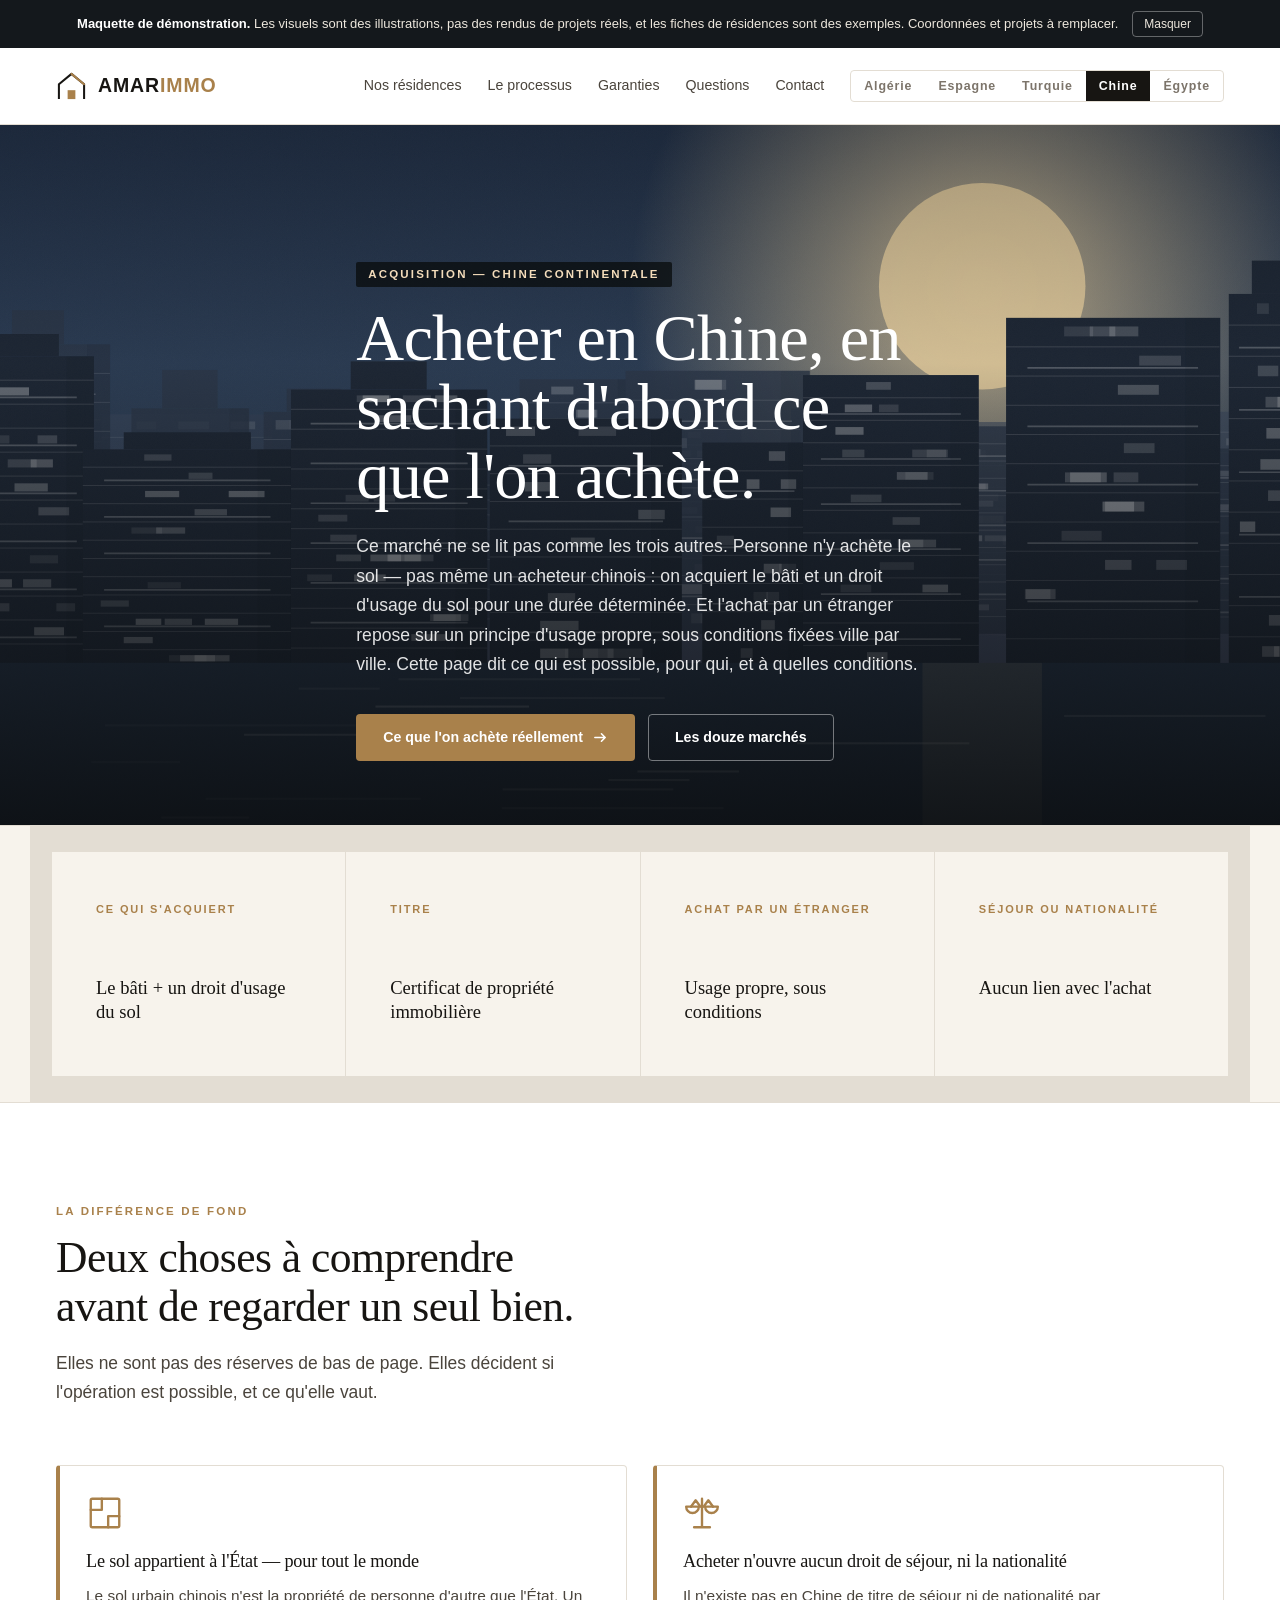
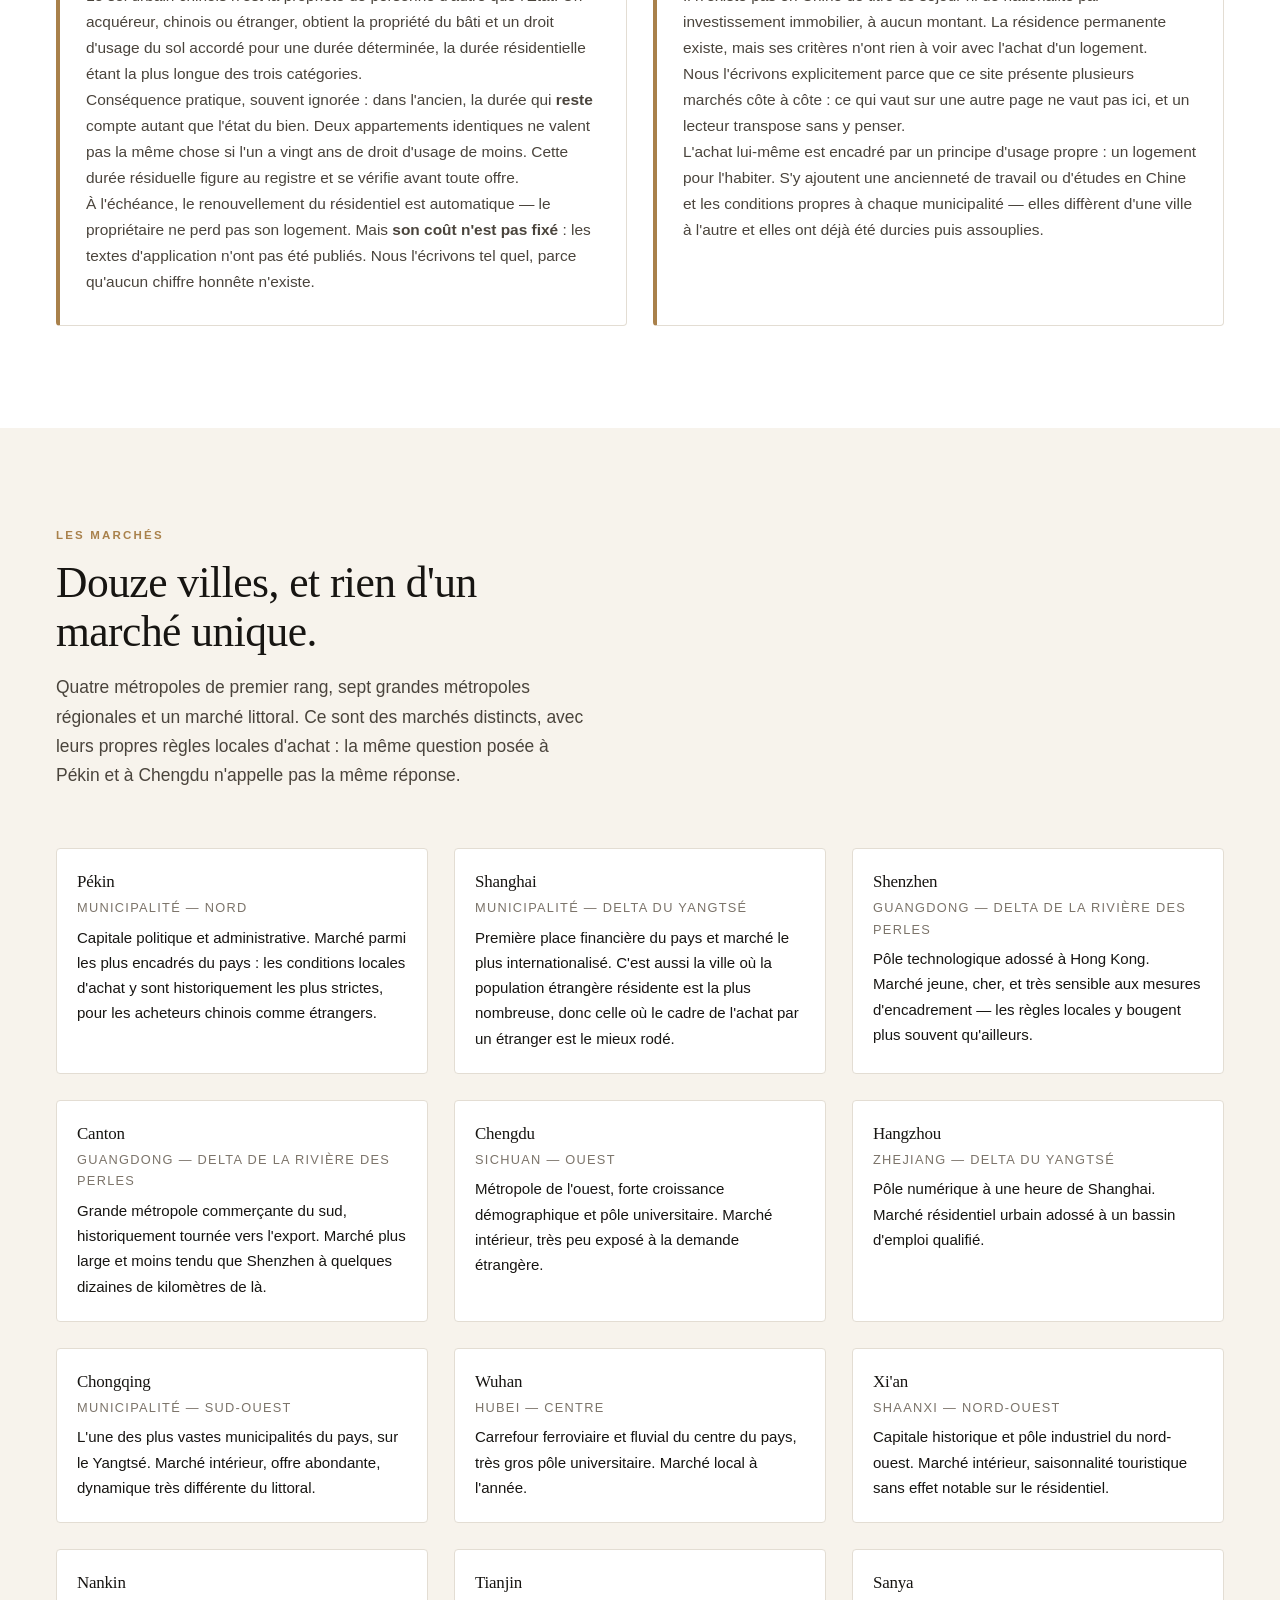
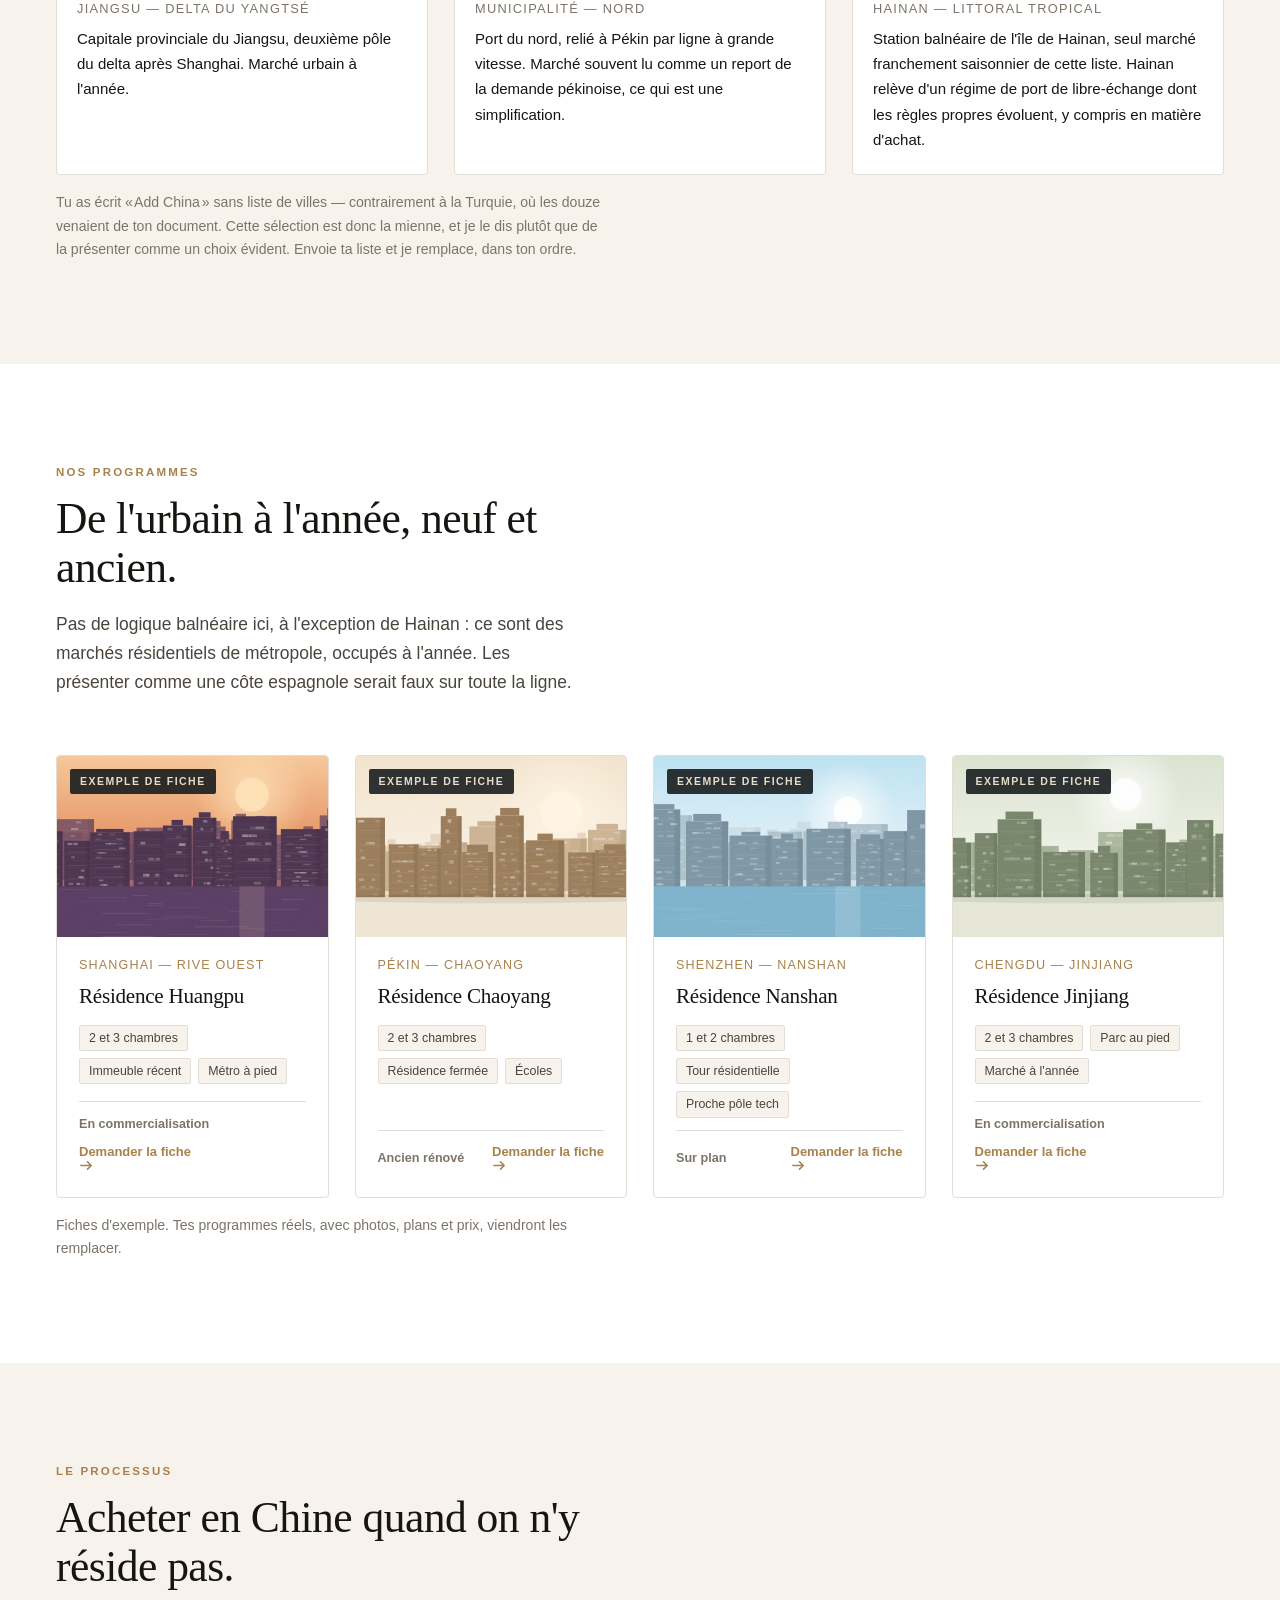
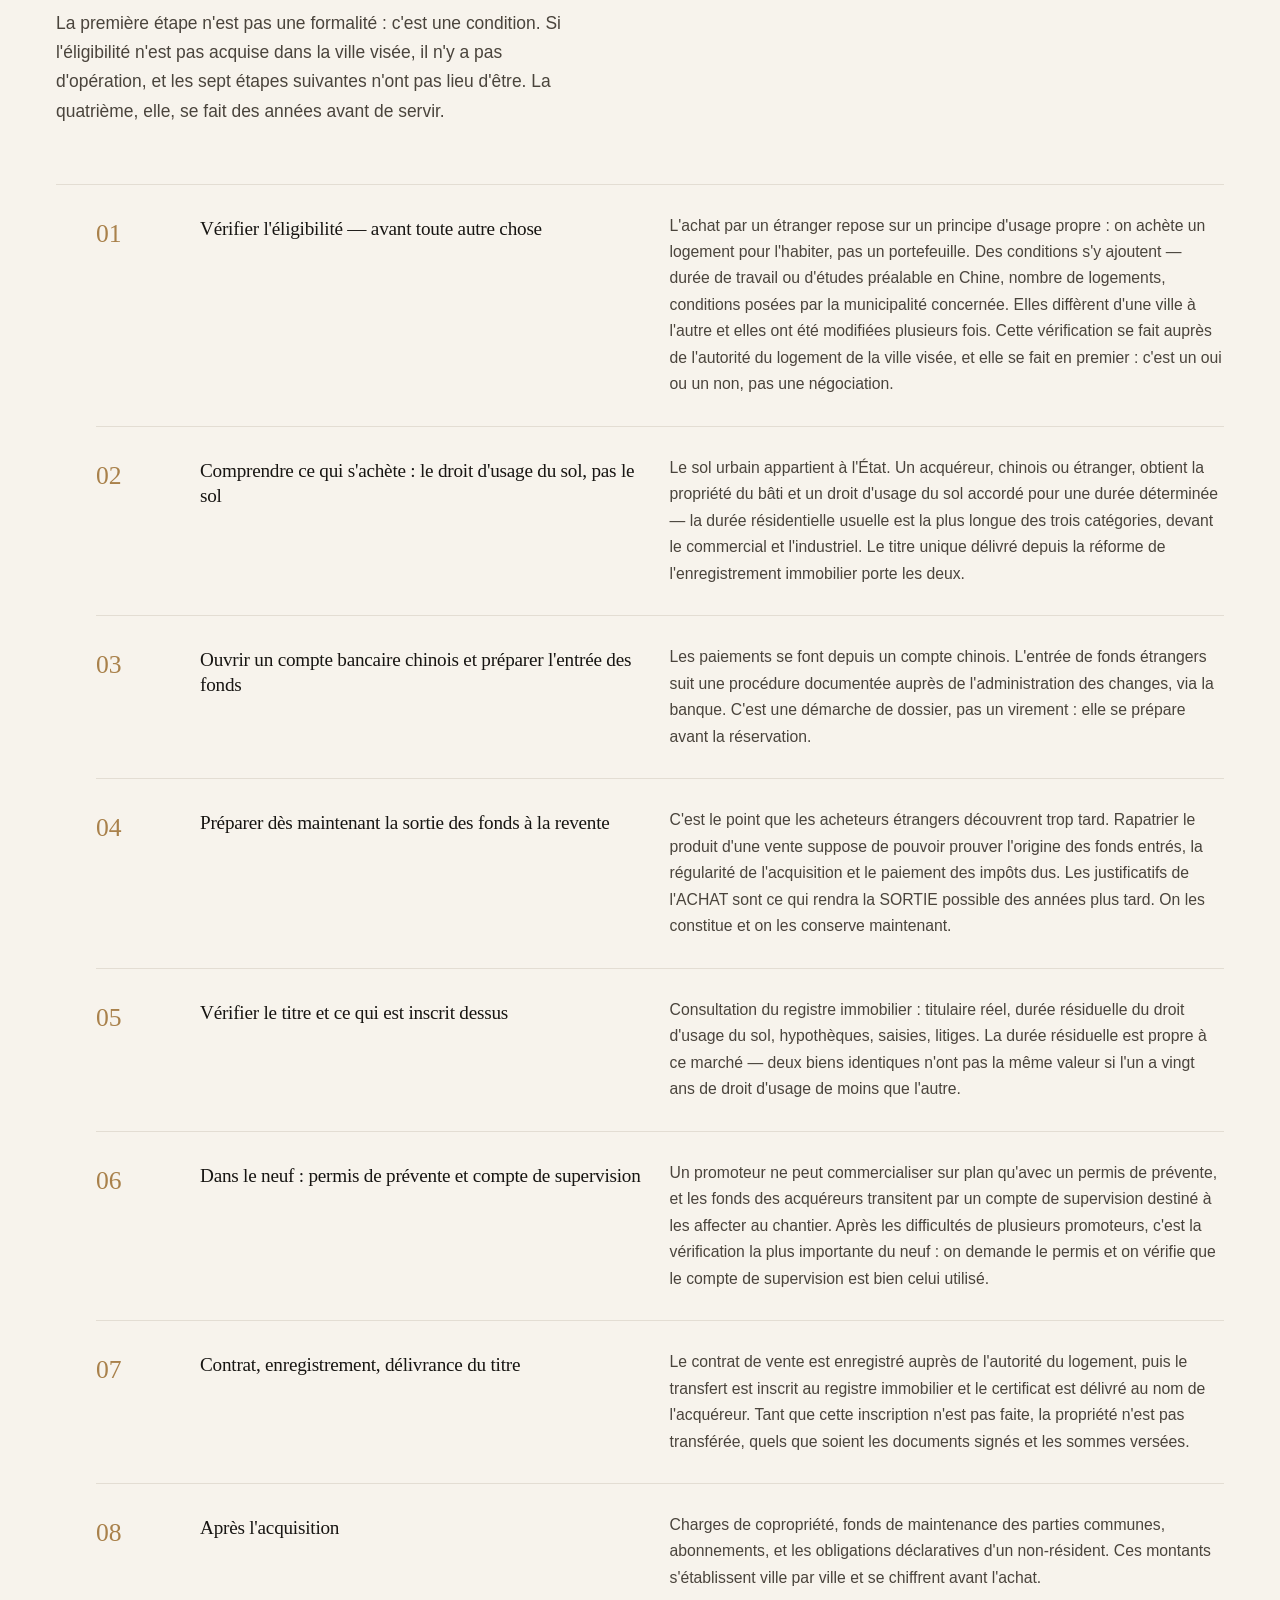
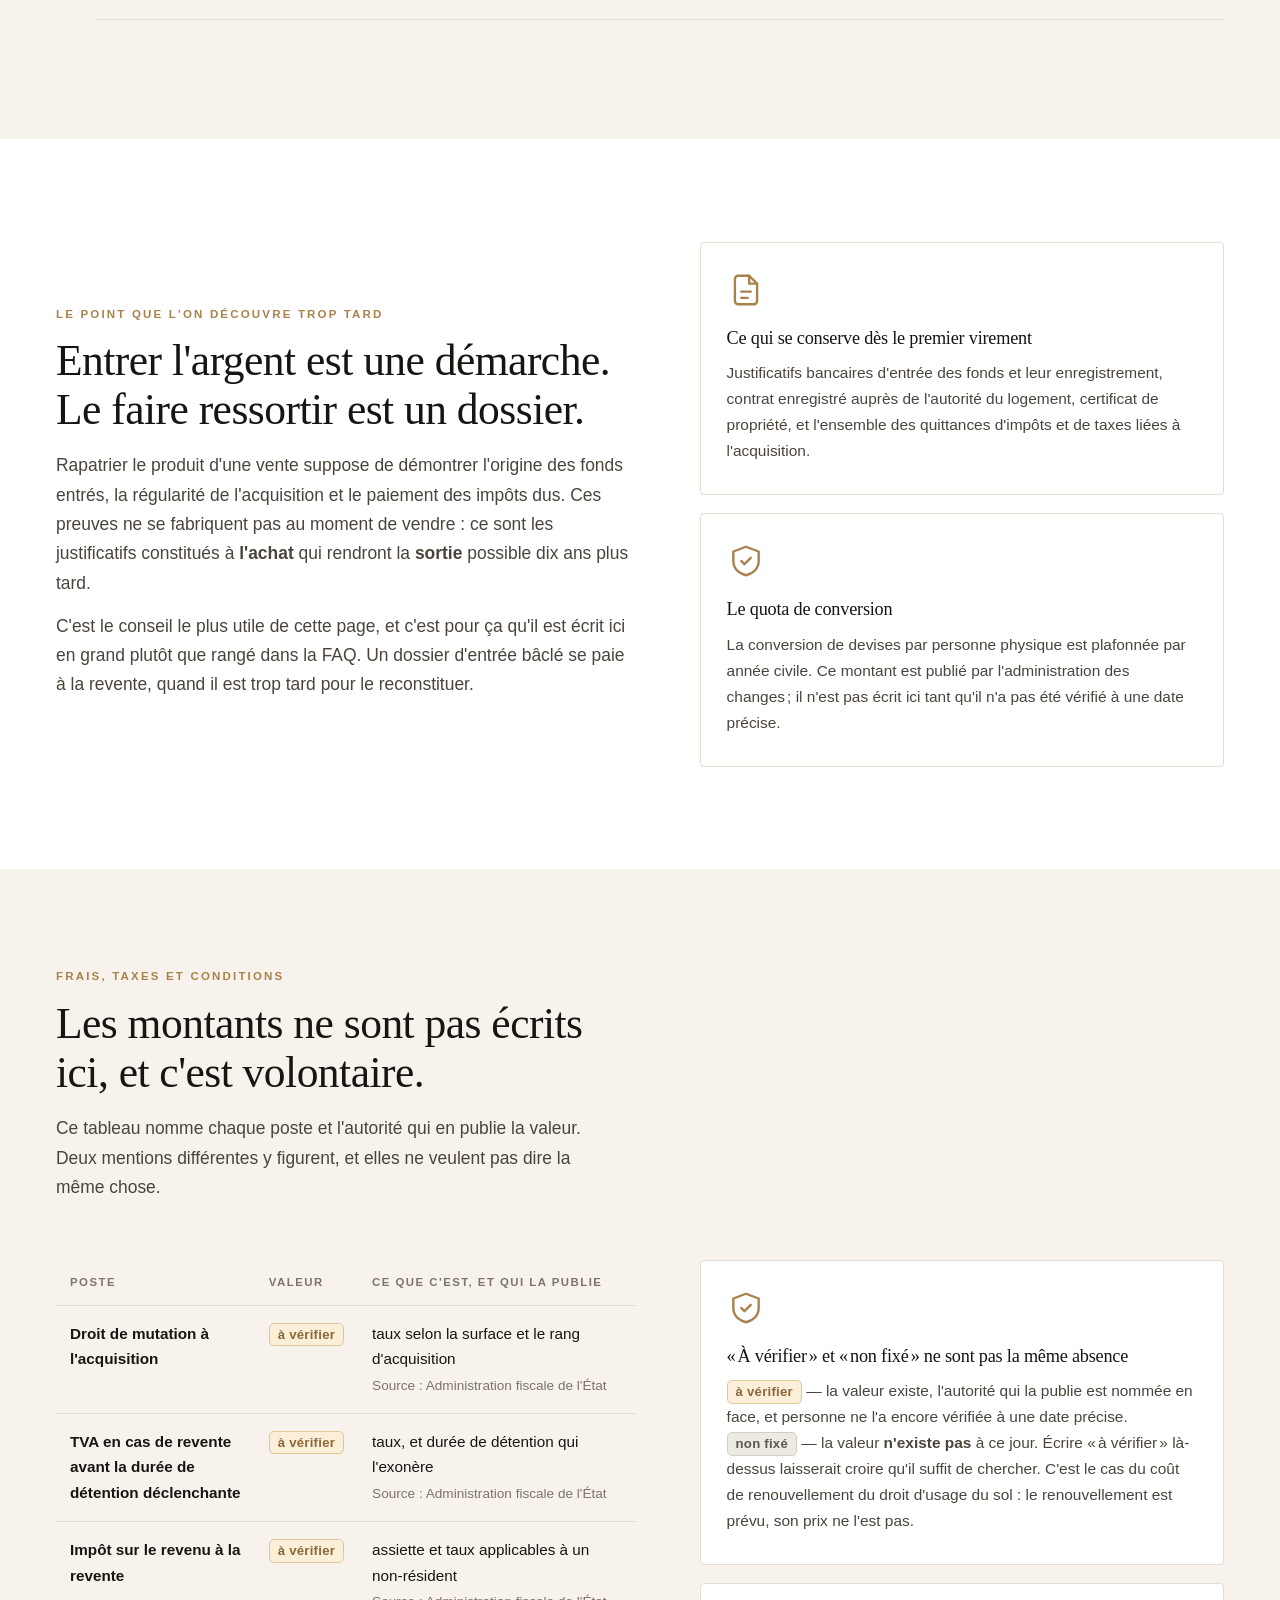
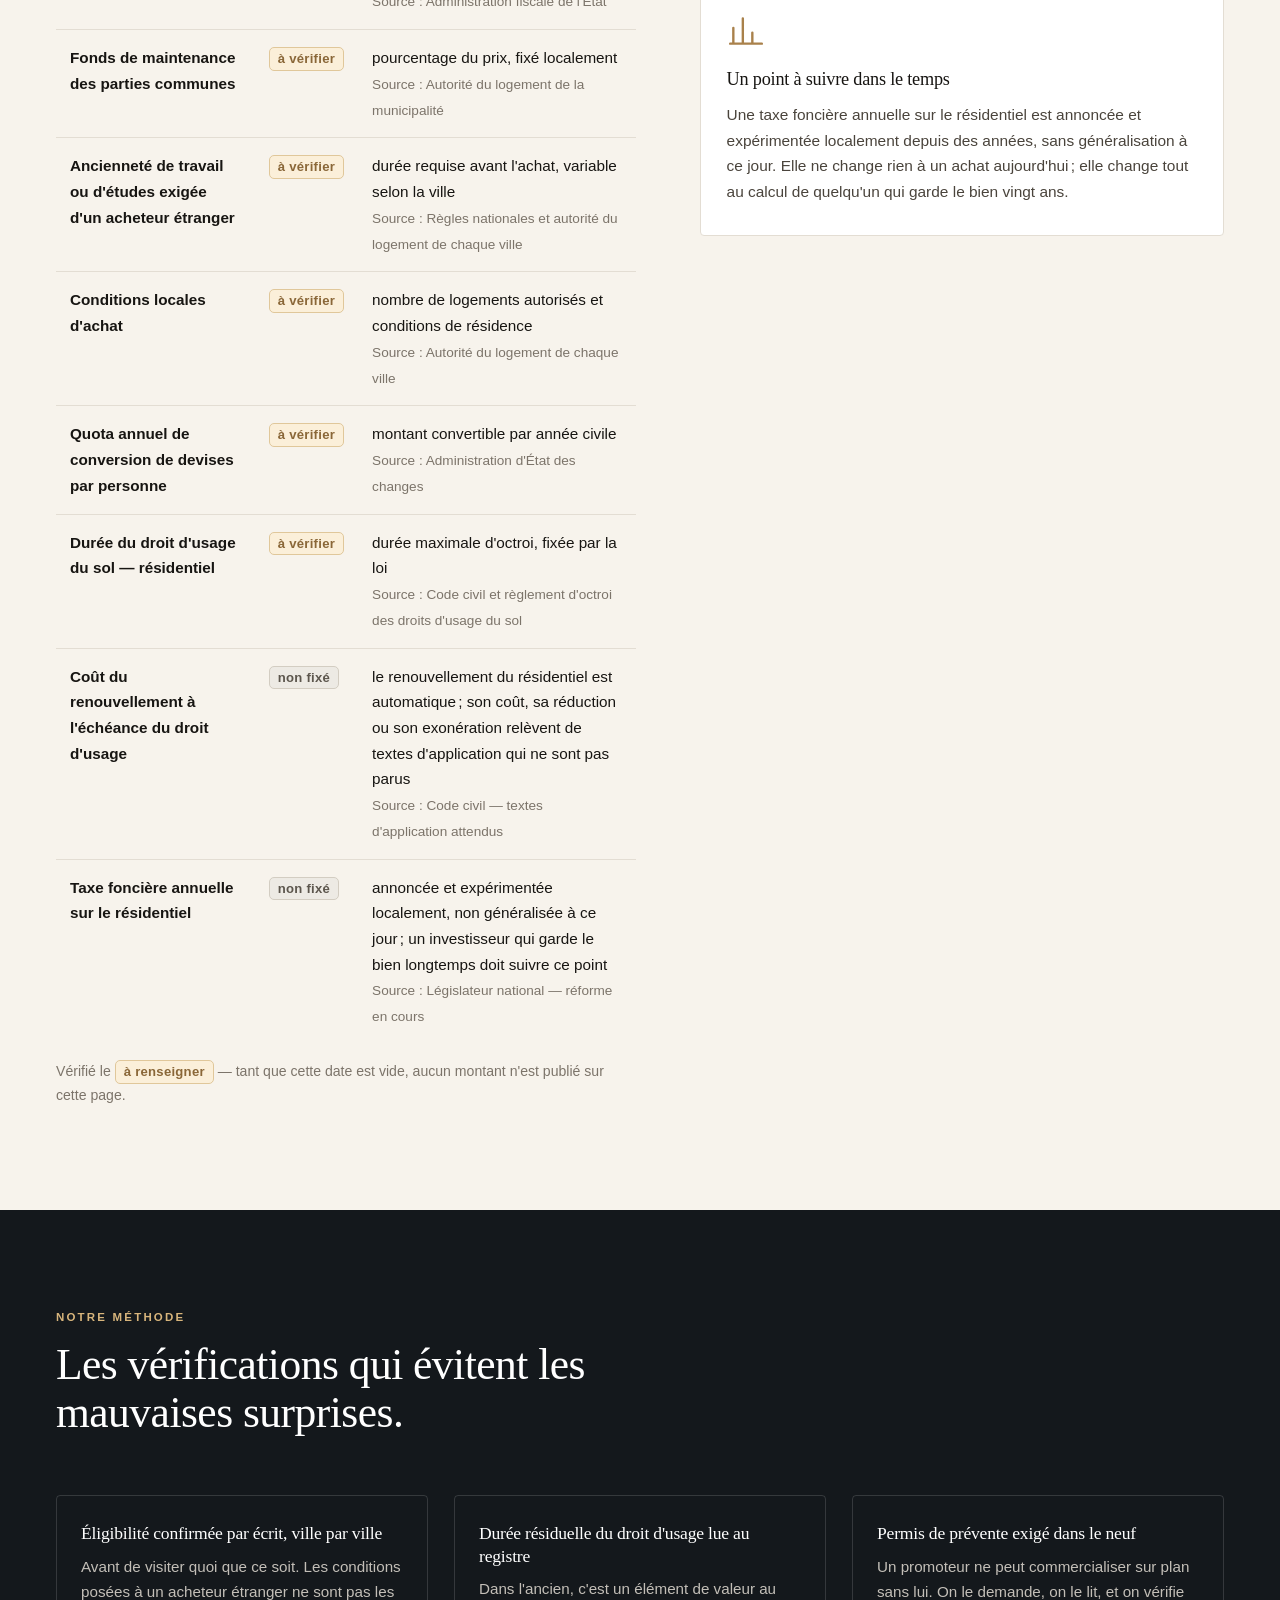
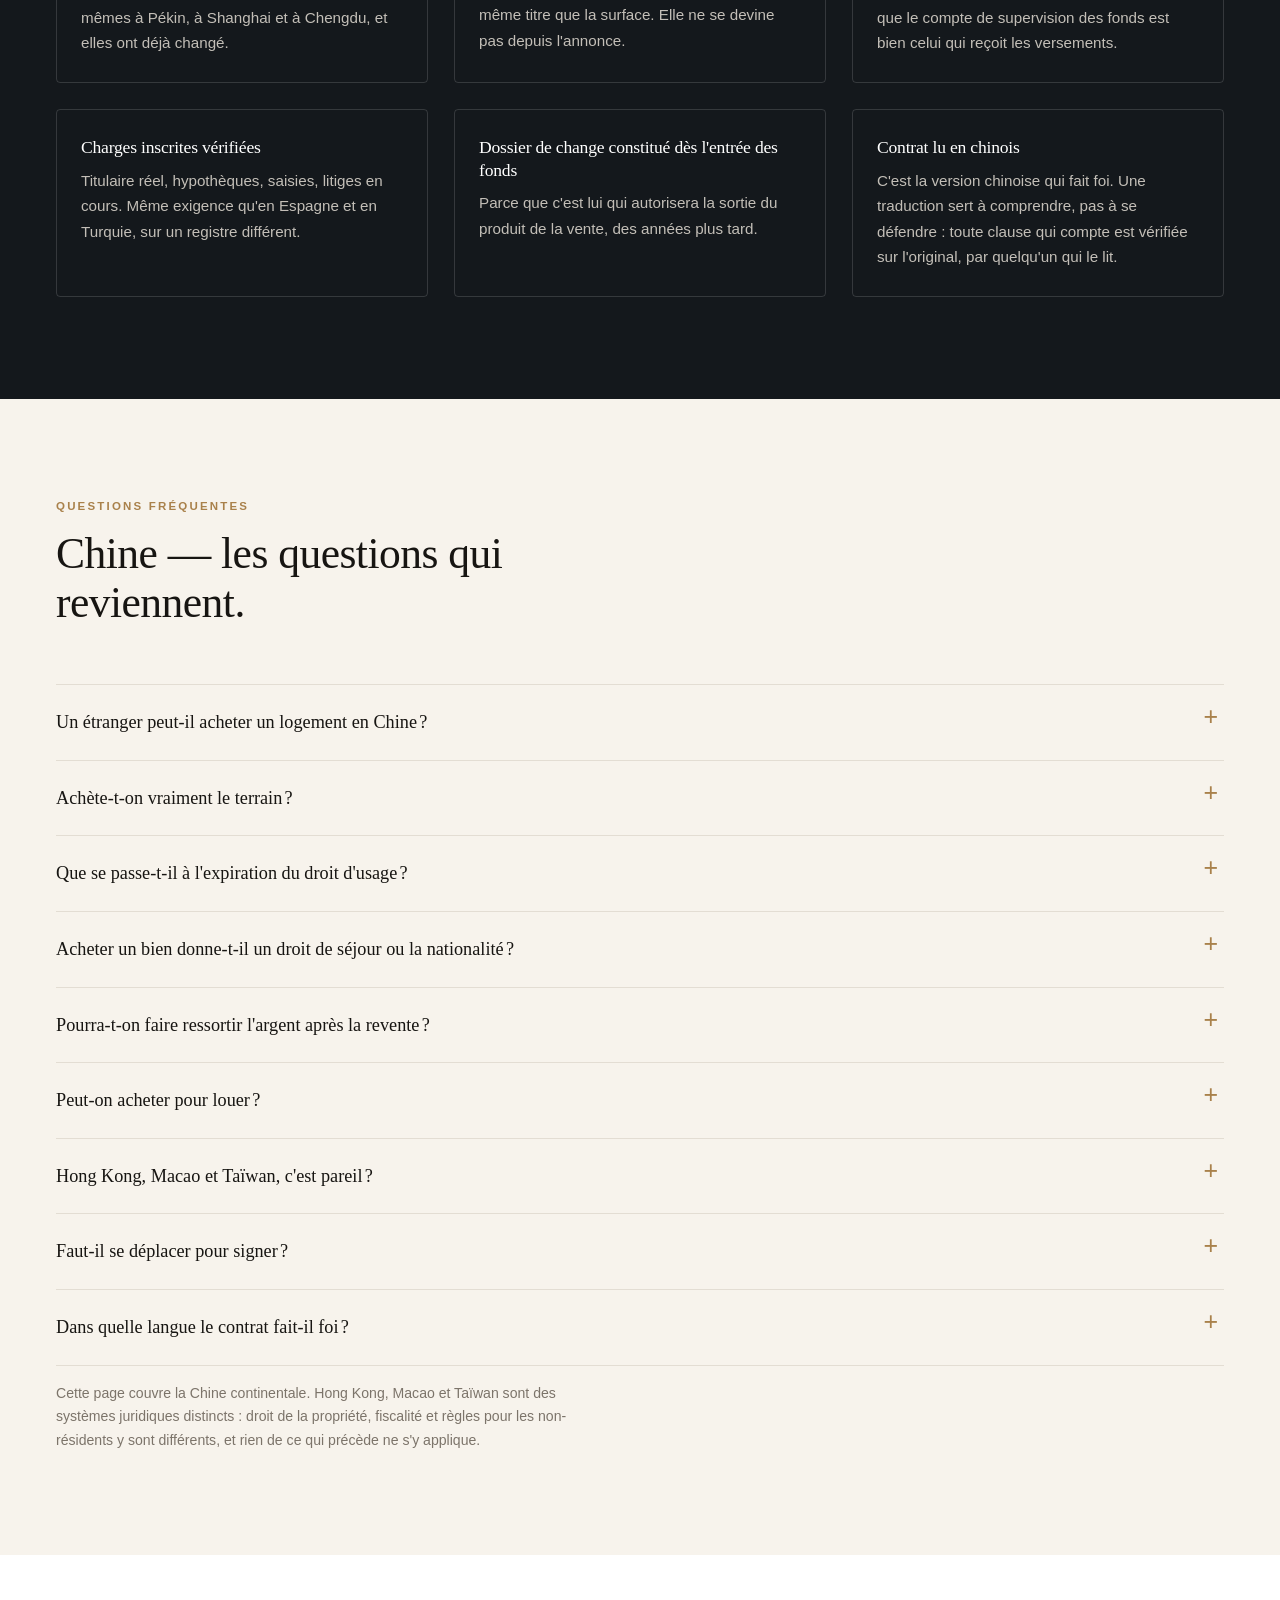
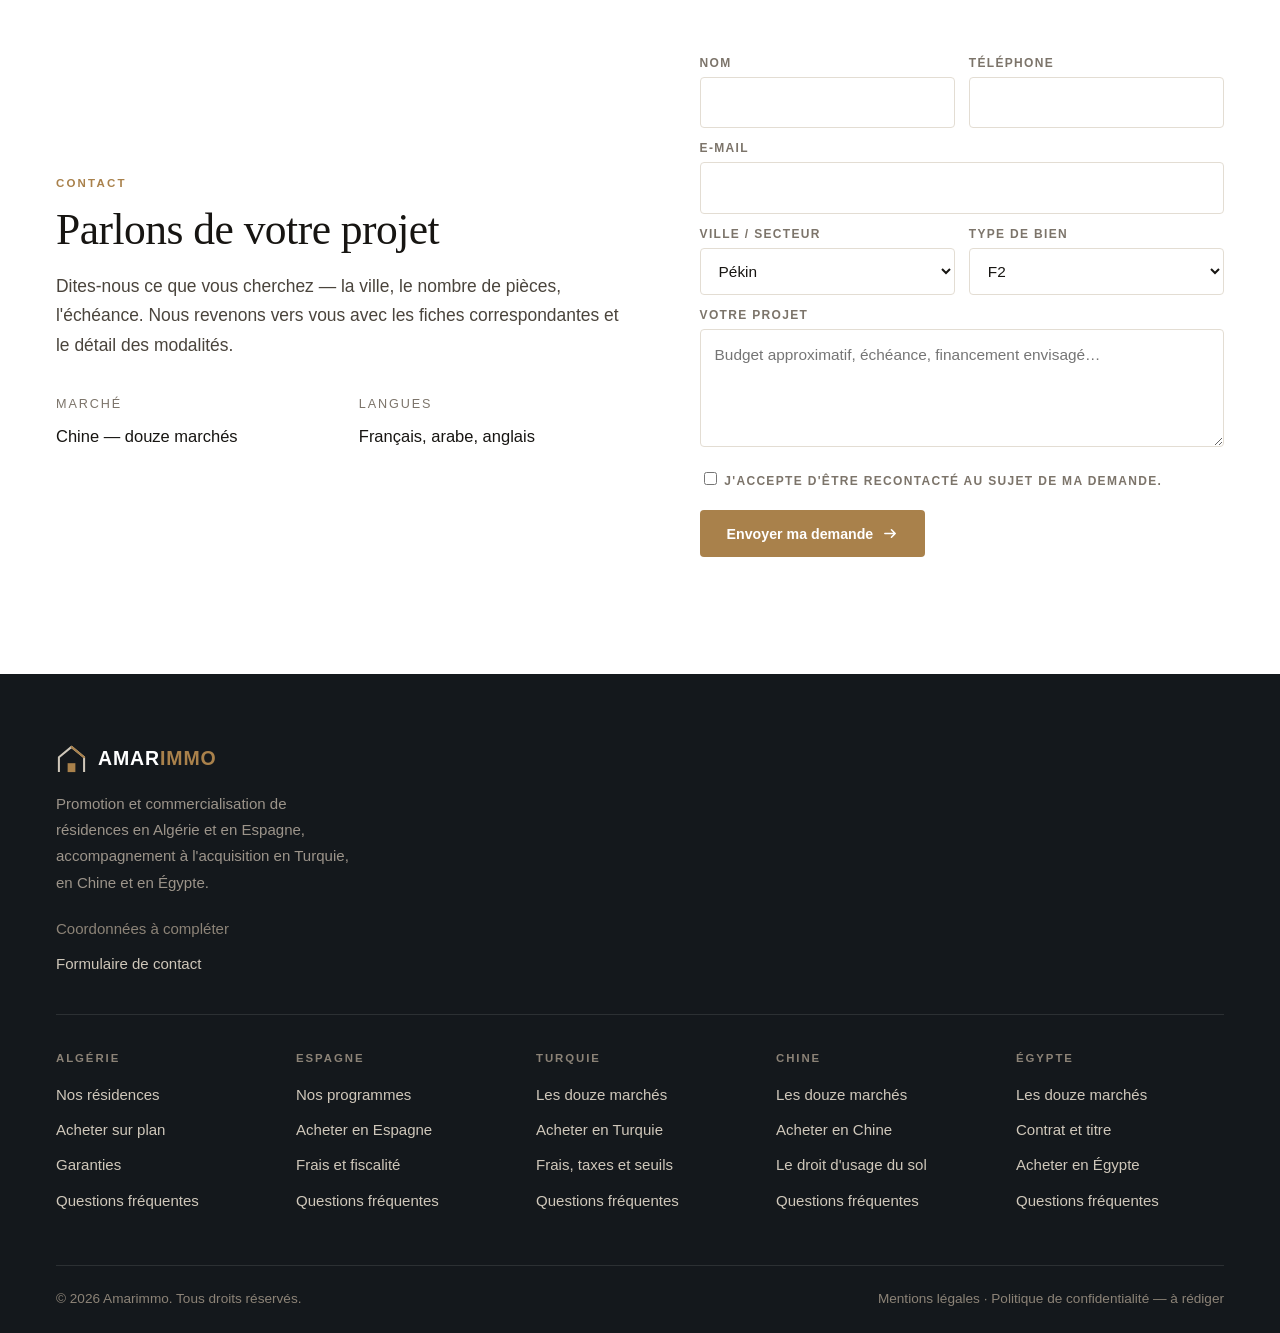
==== commit 6de6d0cf: "Amarimmo — cinquieme marche : l'Egypte Deux differences de fond avec les quatre autres pages, ecrite" ====
--- a/chine.html
+++ b/chine.html
@@ -8,7 +8,7 @@
 <meta property="og:title" content="Amarimmo Chine — Acheter un logement à Shanghai, Pékin, Shenzhen et neuf autres marchés">
 <meta property="og:description" content="Acquisition immobilière en Chine continentale pour acheteurs étrangers : droit d&#x27;usage du sol, conditions d&#x27;éligibilité ville par ville, contrôle des changes à l&#x27;entrée comme à la sortie. Aucun taux ni seuil publié sans date de vérification.">
 <meta property="og:type" content="website">
-<link rel="stylesheet" href="assets/site.css?v=3">
+<link rel="stylesheet" href="assets/site.css?v=5">
 </head>
 <body>
 <div class="demo" id="demo">
@@ -26,6 +26,7 @@
       <a href="espagne.html">Espagne</a>
       <a href="turquie.html">Turquie</a>
       <a href="chine.html" aria-current="page">Chine</a>
+      <a href="egypte.html">Égypte</a>
     </div>
     <button class="burger" aria-label="Menu" aria-expanded="false" id="burger"><span></span><span></span><span></span></button>
   </div>
@@ -253,14 +254,15 @@
 <footer class="ft-main">
   <div class="wrap">
     <div class="cols">
-      <div>
+      <div class="ft-brand">
         <div class="brand"><svg class="mk" viewBox="0 0 32 32" fill="none" aria-hidden="true"><path d="M3 29V13.6L16 3l13 10.6V29" stroke="currentColor" stroke-width="2.1" stroke-linejoin="round"/><path d="M12 29v-9.2h8V29" fill="#A9814B"/><path d="M16 3 29 13.6" stroke="#A9814B" stroke-width="2.1" stroke-linecap="round"/></svg><span class="nm" style="color:#fff">Amar<em style="color:#A9814B;font-style:normal">immo</em></span></div>
-        <p class="bl">Promotion et commercialisation de résidences en Algérie et en Espagne, accompagnement à l'acquisition en Turquie et en Chine.</p>
+        <p class="bl">Promotion et commercialisation de résidences en Algérie et en Espagne, accompagnement à l'acquisition en Turquie, en Chine et en Égypte.</p>
         <ul style="margin-top:20px">
           <li class="muted" style="color:#8C8377">Coordonnées à compléter</li>
           <li><a href="#contact">Formulaire de contact</a></li>
         </ul>
       </div>
+      <div class="ft-links">
       <div>
         <h4>Algérie</h4>
         <ul>
@@ -296,6 +298,16 @@
           <li><a href="chine.html#sol">Le droit d'usage du sol</a></li>
           <li><a href="chine.html#faq">Questions fréquentes</a></li>
         </ul>
+      </div>
+      <div>
+        <h4>Égypte</h4>
+        <ul>
+          <li><a href="egypte.html#villes">Les douze marchés</a></li>
+          <li><a href="egypte.html#titre">Contrat et titre</a></li>
+          <li><a href="egypte.html#processus">Acheter en Égypte</a></li>
+          <li><a href="egypte.html#faq">Questions fréquentes</a></li>
+        </ul>
+      </div>
       </div>
     </div>
   </div>
--- a/assets/site.css
+++ b/assets/site.css
@@ -104,7 +104,20 @@
 .hero h1{color:#fff;max-width:17ch}
 .hero .sub{margin-top:22px;max-width:58ch;color:rgba(255,255,255,.88);font-size:1.1rem}
 .hero .cta{display:flex;gap:13px;margin-top:34px;flex-wrap:wrap}
-.hero .eyebrow{color:#D8B57C}
+/* Le sur-titre dore etait pose sur des ciels clairs : mesure faite en
+   echantillonnant les pixels DERRIERE le libelle sur les cinq pages, le
+   contraste tombait a 1,01:1 sur l'Egypte, 1,02:1 sur l'Espagne, 1,10 sur la
+   Turquie, 1,13 sur l'Algerie. Autrement dit il etait illisible sur quatre
+   pages sur cinq, et depuis le debut — seule la page Chine, au ciel de nuit,
+   passait. Trouve en regardant une capture, pas en relisant la feuille.
+   Premiere tentative : une ombre portee. Re-mesure : 1,15:1 sur l'Egypte, donc
+   ratee. Une ombre n'assombrit qu'un halo de deux pixels autour des lettres,
+   elle ne change pas ce qu'il y a ENTRE elles — et c'est la que l'oeil cherche
+   le contraste. Deuxieme tentative, celle qui tient : un fond sombre plein
+   derriere le libelle. Le fond devient alors une couleur connue au lieu d'un
+   ciel qui change d'une page a l'autre. */
+.hero .eyebrow{display:inline-block; color:#F3DCBB;
+  background:rgba(11,14,16,.80); padding:7px 12px; border-radius:2px}
 
 .strip{border-top:1px solid var(--line);border-bottom:1px solid var(--line);background:var(--sand)}
 .strip .wrap{display:grid;grid-template-columns:repeat(4,1fr);gap:1px;background:var(--line)}
@@ -210,7 +223,16 @@
    marche. Le contact a rejoint la colonne de marque — six colonnes de
    36 px d'ecart sur 1200 px donnaient 160 px chacune, trop etroit pour
    « Questions frequentes » sans cesure. */
-.ft-main .cols{display:grid;grid-template-columns:1.5fr 1fr 1fr 1fr 1fr;gap:32px;padding-bottom:52px}
+/* Cinq marches : la colonne de marque + cinq colonnes de liens sur une seule
+   ligne redonnaient 160 px par colonne — exactement la largeur qui coupait
+   « Questions frequentes » en deux quand il n'y avait que quatre marches.
+   La marque passe donc sur sa propre ligne, et les colonnes de marche se
+   partagent toute la largeur : 214 px chacune a 1200 px. Ca tient aussi si un
+   sixieme marche arrive. */
+.ft-main .cols{display:block;padding-bottom:52px}
+.ft-main .ft-brand{padding-bottom:38px;margin-bottom:38px;
+  border-bottom:1px solid rgba(255,255,255,.1)}
+.ft-main .ft-links{display:grid;grid-template-columns:repeat(5,1fr);gap:32px}
 .ft-main h4{font:600 11.4px/1 var(--sans);letter-spacing:.17em;text-transform:uppercase;
   color:#8C8377;margin-bottom:17px}
 .ft-main ul{list-style:none;margin:0;padding:0;display:grid;gap:10px;font-size:.94rem}
@@ -237,7 +259,7 @@
   .g3{grid-template-columns:repeat(2,1fr)}
   .split{grid-template-columns:1fr}
   .strip .wrap{grid-template-columns:repeat(2,1fr)}
-  .ft-main .cols{grid-template-columns:1fr 1fr}
+  .ft-main .ft-links{grid-template-columns:repeat(3,1fr);row-gap:34px}
 }
 @media(max-width:760px){
   /* the market switch was being squeezed against the burger and losing its second label */
@@ -255,7 +277,7 @@
   .steps li{grid-template-columns:52px 1fr;row-gap:8px}
   .steps li p{grid-column:2}
   .form{grid-template-columns:1fr}
-  .ft-main .cols{grid-template-columns:1fr}
+  .ft-main .ft-links{grid-template-columns:1fr;row-gap:26px}
   .hero{min-height:auto}
   .hero .wrap{padding-top:86px;padding-bottom:48px}
 }
@@ -328,3 +350,20 @@
    doit jamais defiler lateralement : mesure avant correction, 405 px de
    contenu pour 390 px d'ecran, sur la page Espagne comme sur la Turquie. */
 .tbl-wrap{overflow-x:auto;-webkit-overflow-scrolling:touch;max-width:100%}
+
+/* ---- Regime d'acquisition, porte par chaque ville de la page Egypte -------
+   L'Egypte est le seul des cinq marches ou la regle n'est pas nationale. Deux
+   des douze villes — et ce sont deux des plus recherchees par un acheteur
+   etranger — n'ouvrent pas la pleine propriete. Renvoyer ca a une note de bas
+   de page reviendrait a laisser un lecteur parcourir la grille et en conclure
+   un marche homogene qui n'existe pas. La mention est donc DANS la carte,
+   au-dessus de la description, et les deux valeurs ne se ressemblent pas. */
+.reg{
+  display:inline-block; font:600 11.2px/1 var(--sans);
+  letter-spacing:.09em; text-transform:uppercase;
+  padding:6px 9px; border-radius:2px; border:1px solid; margin-bottom:12px;
+}
+.reg-pp{background:#EDF3EF; color:#2F6349; border-color:#CBDFD3}
+.reg-sn{background:#FBEFE6; color:#8A4A21; border-color:#EBD3BE}
+.dark .reg-pp{background:rgba(63,125,92,.16); color:#9ED2B4; border-color:rgba(158,210,180,.3)}
+.dark .reg-sn{background:rgba(214,132,74,.16); color:#E9B48A; border-color:rgba(233,180,138,.3)}
